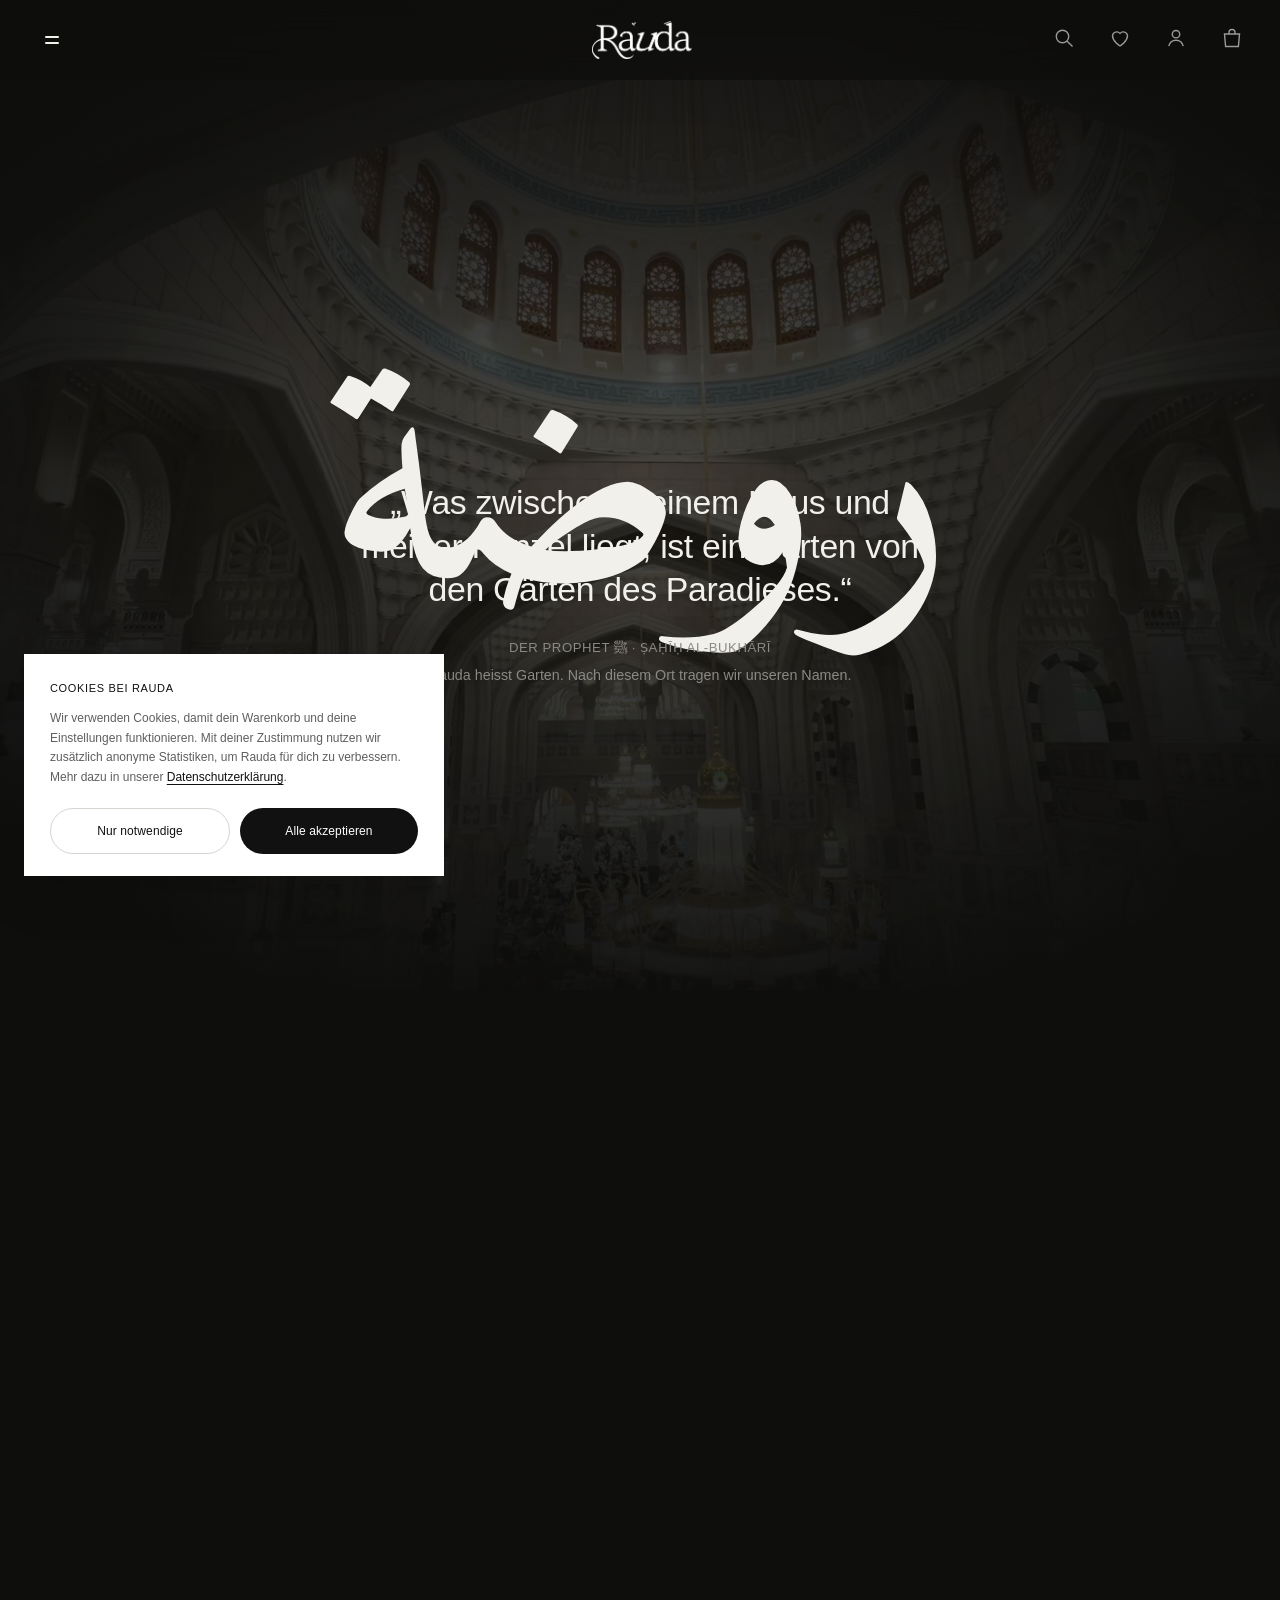
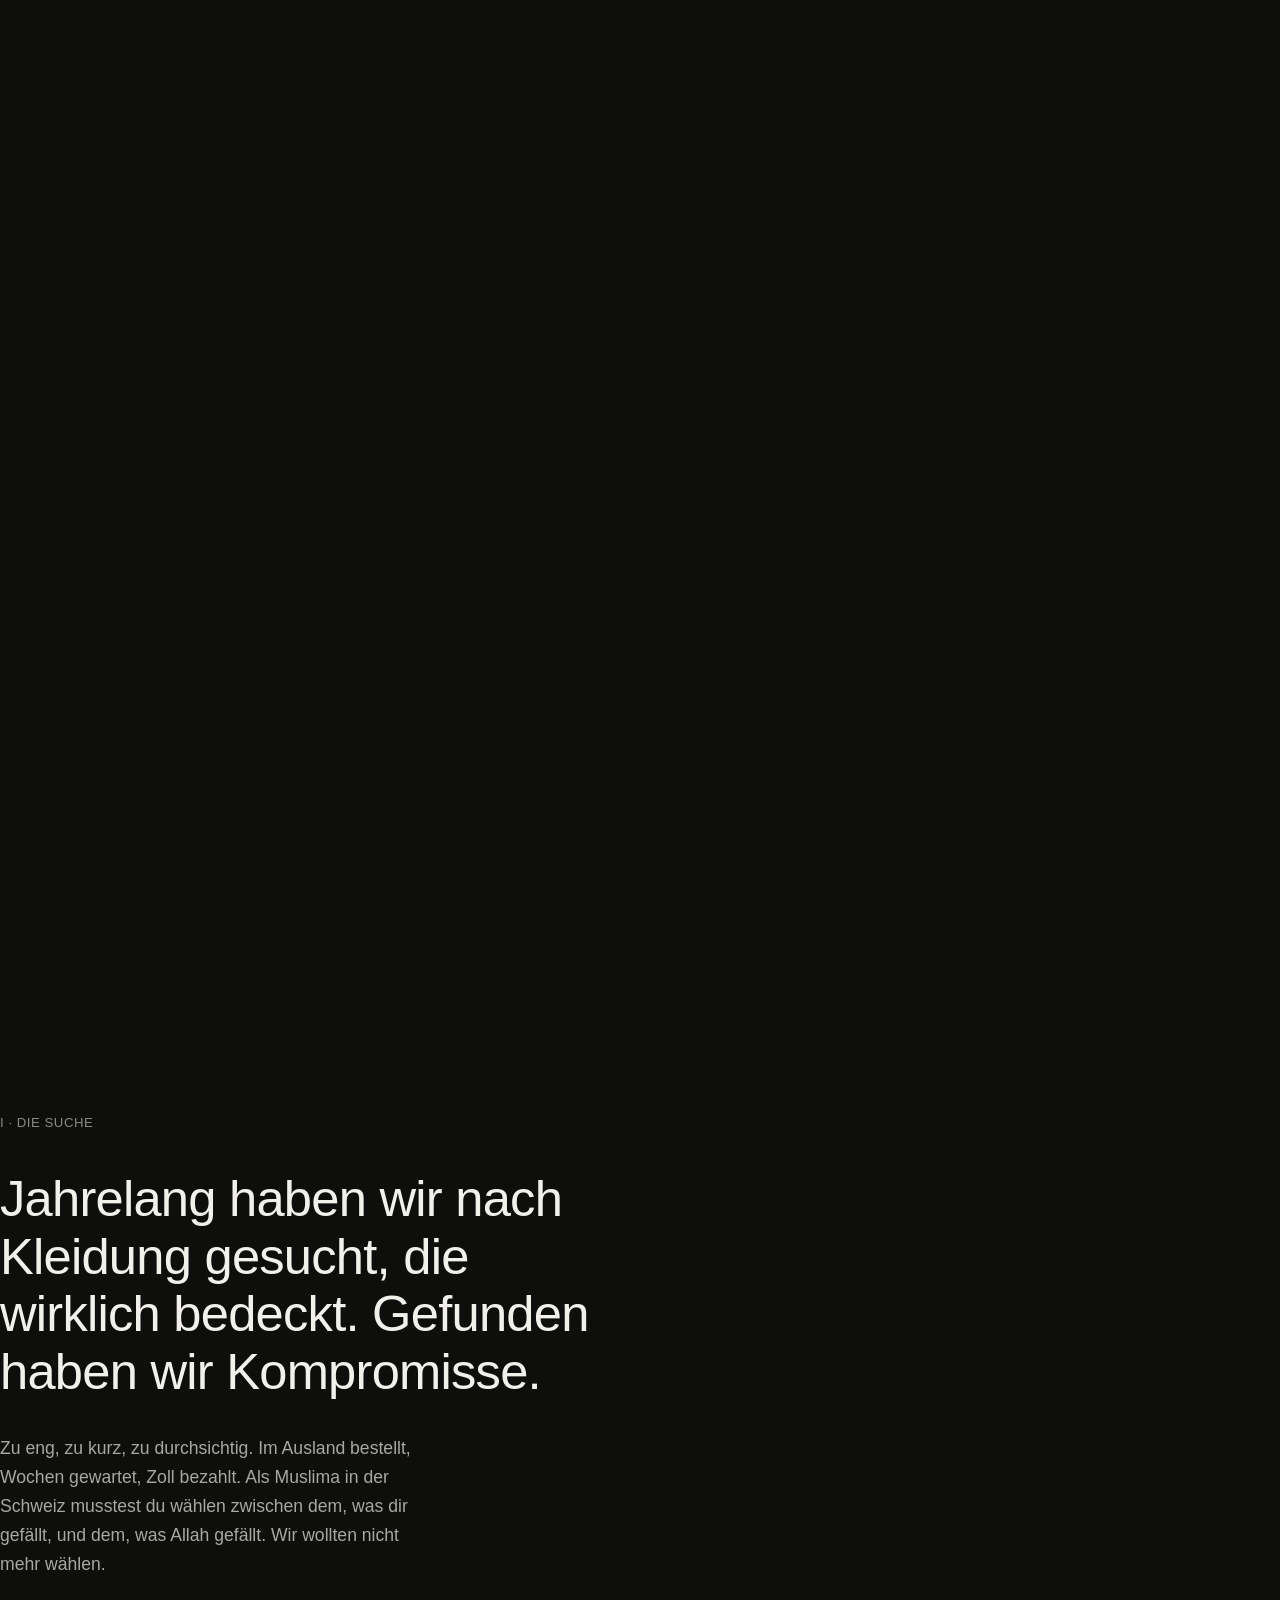
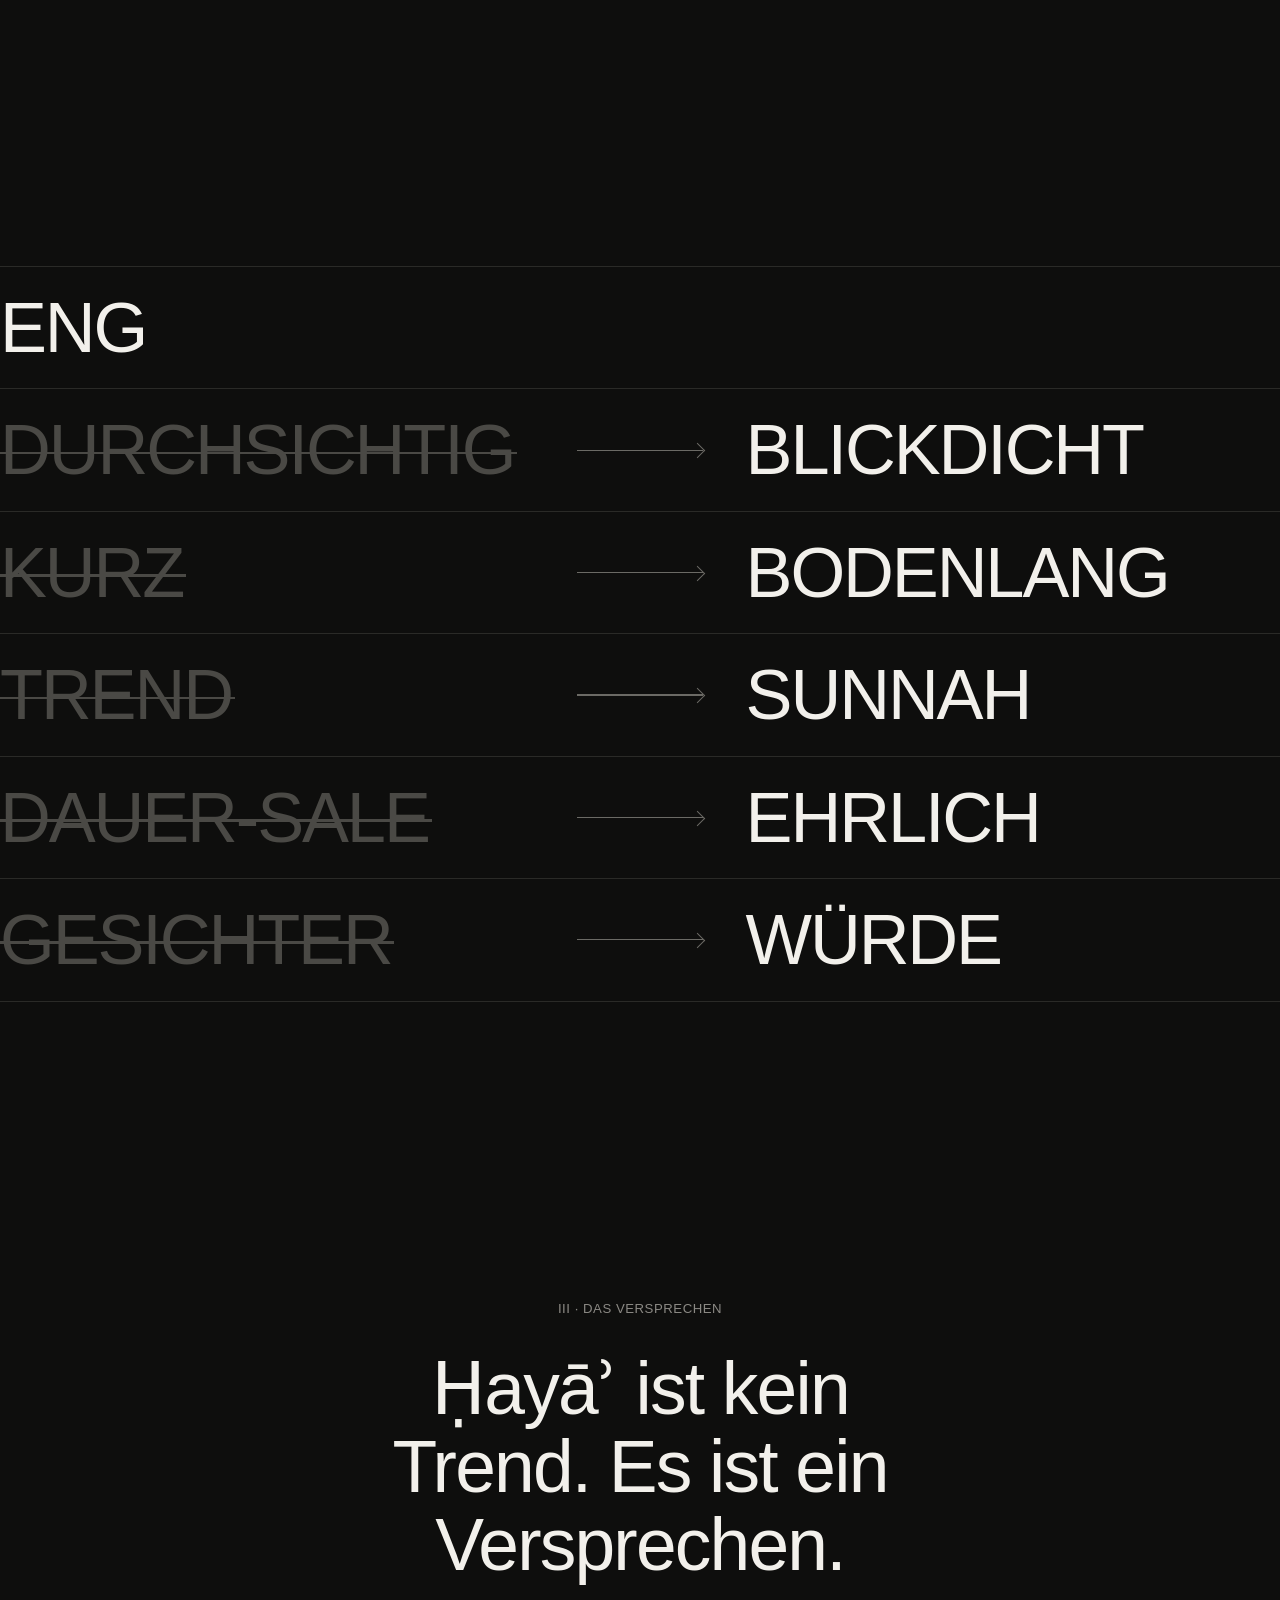
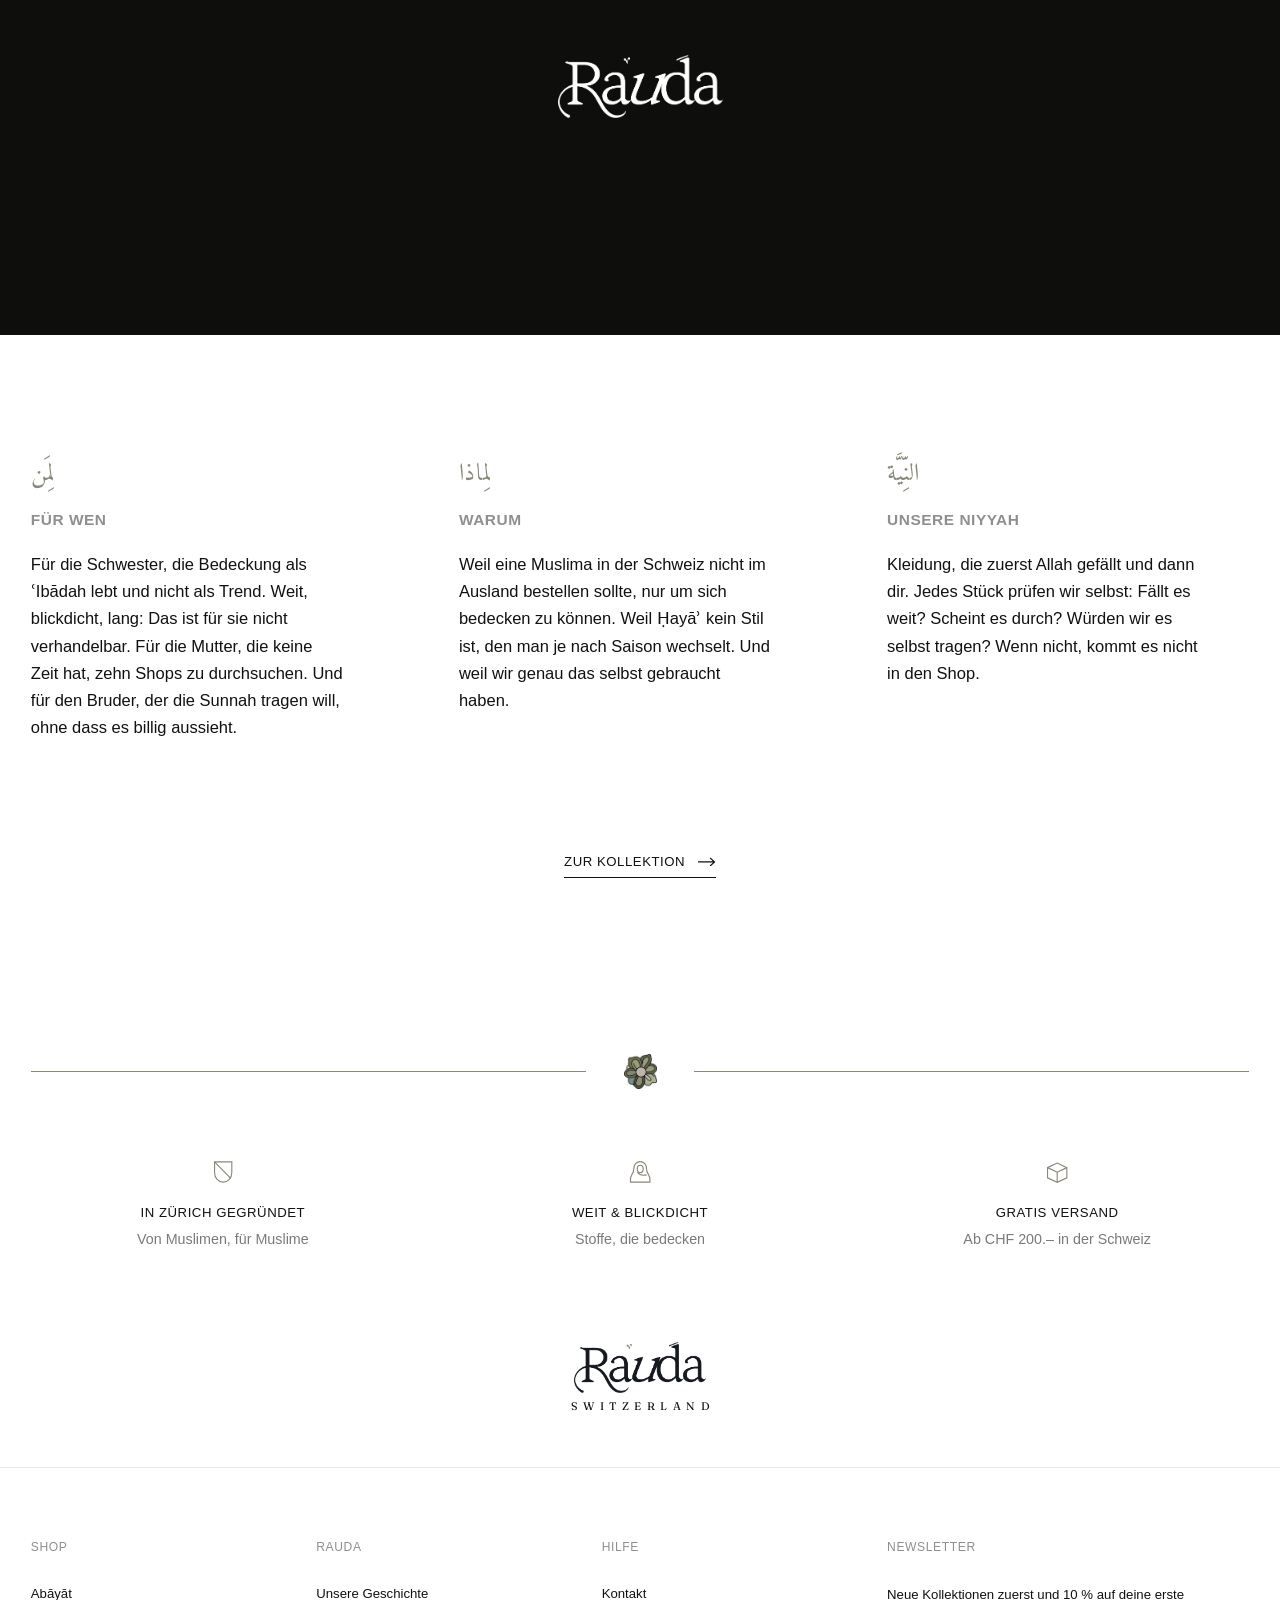
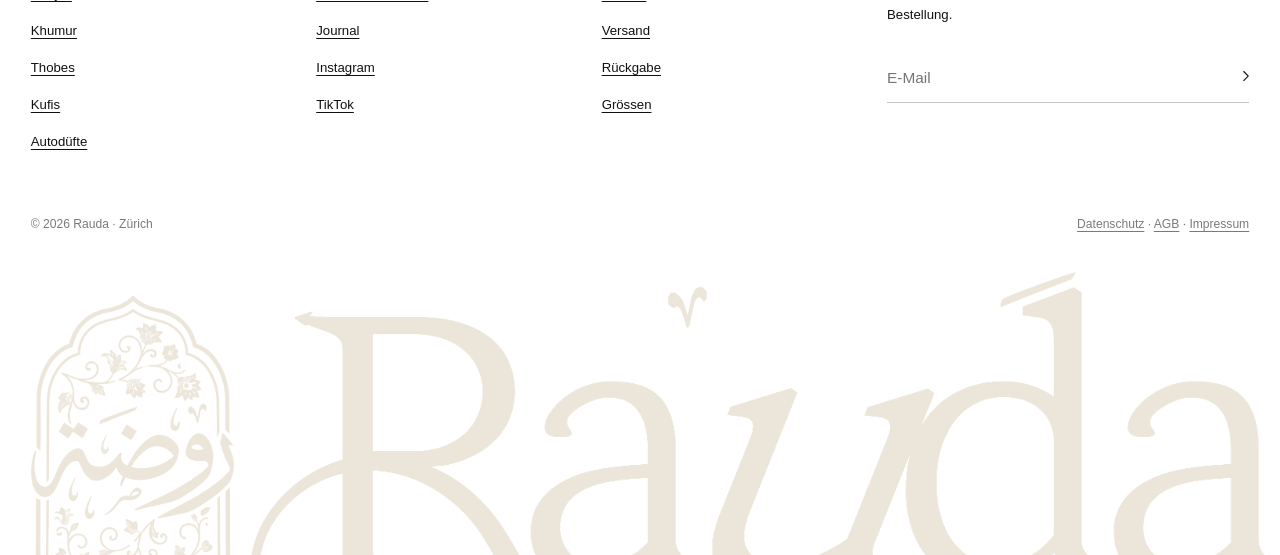
==== geschichte.html @ d5bde390 "Schärfere Frauen/Männer-Bilder aus den Originalen, Logo in der Kopfzeile grösser, Footer: Rauda Swit" ====
<!DOCTYPE html>
<html lang="de">
<head>
<meta charset="utf-8">
<meta name="viewport" content="width=device-width,initial-scale=1">
<title>Unsere Geschichte · Rauda</title>
<meta name="description" content="Rauda · روضة. Modern, schlicht und für Muslime. In Zürich gegründet.">
<link rel="icon" type="image/png" sizes="32x32" href="assets/fav-schwarz-32.png" id="fav-png"><link rel="icon" type="image/svg+xml" href="assets/fav-rauda.svg"><link rel="apple-touch-icon" href="assets/apple-touch-icon.png?v=2">
<script>(function(){var m=matchMedia("(prefers-color-scheme: dark)"),l=document.getElementById("fav-png");function s(){l.href="assets/fav-"+(m.matches?"weiss":"schwarz")+"-32.png"}s();m.addEventListener&&m.addEventListener("change",s)})()</script>
<link rel="preconnect" href="https://fonts.googleapis.com"><link rel="preconnect" href="https://fonts.gstatic.com" crossorigin>
<link href="https://fonts.googleapis.com/css2?family=Amiri&family=Cormorant+Garamond:ital,wght@1,300;1,400&family=Fraunces:opsz,wght@9..144,400..600&display=swap" rel="stylesheet">
<style>
:root{--ink:#111;--grey:#7a7a7a;--tile:#f3f2ef;--line:#e7e6e2;
  --sans:"Helvetica Neue",Helvetica,Arial,sans-serif;--bh:66px;--lh:33px}
*{box-sizing:border-box;margin:0;padding:0}
html{background:#fff}
body{color:var(--ink);font:400 13px/1.5 var(--sans);-webkit-font-smoothing:antialiased;overflow-x:hidden}
#page{position:relative;z-index:1;background:#fff}
img,video{display:block;max-width:100%}
a{color:inherit;text-decoration:none}
button{font:inherit;color:inherit;text-transform:inherit;letter-spacing:inherit;background:none;border:0;cursor:pointer}
.up{font-size:12px;font-weight:400;letter-spacing:.04em;text-transform:uppercase}
.sr{position:absolute;width:1px;height:1px;overflow:hidden;clip:rect(0 0 0 0)}

/* ── Kopfzeile ── */
.bar{position:fixed;inset:0 0 auto;z-index:20;height:var(--bh);padding:0 max(40px,calc((100% - 1200px) / 2));display:grid;grid-template-columns:1fr auto 1fr;align-items:center;gap:30px;color:#fff;transition:background .4s,color .4s}
.bar::before{content:"";position:absolute;inset:0 0 -30px;z-index:-1;background:linear-gradient(rgba(0,0,0,.2),transparent);transition:opacity .4s;pointer-events:none}
.bar.solid{background:rgba(255,255,255,.74);-webkit-backdrop-filter:blur(18px) saturate(1.6);backdrop-filter:blur(18px) saturate(1.6);color:var(--ink)}
.bar.solid::before{opacity:0}
.bar.solid.dark{background:rgba(14,14,13,.72);color:#f2f0eb}
.bar.solid.dark .logo{filter:brightness(0) invert(1)}
.lockup{display:flex;flex-direction:column;align-items:center;gap:2px}
.lockup .city{font:500 7.5px/1 "Fraunces",Georgia,serif;letter-spacing:.42em;text-transform:uppercase;margin-right:-.42em}
.lockup .ln{flex:none;width:1px;height:calc(var(--lh)*.78);background:currentColor;opacity:.55}
.lockup .wm{height:calc(var(--lh)*.85)!important}
.bar .logo{height:var(--lh);filter:brightness(0) invert(1);transition:filter .4s}
.bar.solid .logo{filter:none}
.nav{display:flex;align-items:center;gap:clamp(18px,1.9vw,28px);white-space:nowrap}
.bar .nav{font-size:10px;letter-spacing:.07em}
.nav a{position:relative;padding:6px 0}
.nav a::after,.tab::after{content:"";position:absolute;left:0;right:0;bottom:1px;height:1px;background:currentColor;transform:scaleX(0);transform-origin:left;transition:transform .35s cubic-bezier(.2,.7,.2,1)}
.nav a:hover::after{transform:scaleX(1)}
.left{display:flex;align-items:center}
.menu-btn{display:flex;align-items:center;gap:12px;font-size:10px;letter-spacing:.07em;text-transform:uppercase}
.menu-btn:hover{opacity:.6}
.f-brand{display:flex;flex-direction:column;align-items:center;gap:7px;padding:8px 28px 50px}
.f-brand img{height:46px;width:auto}
.f-brand span{font:400 10px/1 "Fraunces",Georgia,serif;letter-spacing:.5em;margin-right:-.5em;text-transform:uppercase}
.right{grid-column:3;display:flex;justify-content:flex-end;align-items:center;gap:clamp(18px,2vw,30px)}
.icons{display:flex;align-items:center;gap:22px}
.icons svg{width:19px;height:19px;stroke:currentColor;stroke-width:1.2;fill:none;display:block}
.burger{display:flex;flex-direction:column;justify-content:center;gap:5px;width:22px;height:22px}
.burger i{display:block;height:1px;background:currentColor}
.icons a:hover,.burger:hover{opacity:.55}

/* ── Intro ── */
.intro{position:relative;isolation:isolate;height:100vh;height:100svh;background:#0b0b0b;overflow:hidden}
.intro video{position:absolute;inset:0;width:100%;height:100%;object-fit:cover;transition:opacity .7s ease;will-change:transform,opacity}
@keyframes kb{from{transform:scale(1.09)}to{transform:scale(1)}}
.reel-bars{position:absolute;left:50%;bottom:28px;transform:translateX(-50%);z-index:2;display:flex;gap:5px;width:min(120px,30vw);opacity:.55}
.reel-bars i{flex:1;height:1px;background:rgba(255,255,255,.22);position:relative;overflow:hidden}
.reel-bars b{position:absolute;inset:0;background:rgba(255,255,255,.85);transform-origin:left center;transform:scaleX(0)}
.intro::after{content:"";position:absolute;inset:0;z-index:1;background:rgba(0,0,0,.2);transition:background .7s ease}
.intro.light::after{background:radial-gradient(ellipse 40% 42% at 50% 50%,rgba(0,0,0,.5),rgba(0,0,0,.24))}
.intro .mark{position:absolute;left:50%;top:50%;z-index:2;display:flex;flex-direction:column;align-items:center;gap:clamp(18px,2.6vh,28px);transform:translate(-50%,-50%);opacity:0;animation:markIn 1.8s .3s ease-out forwards;filter:brightness(0) invert(1) drop-shadow(0 4px 24px rgba(0,0,0,.35))}
@keyframes markIn{to{opacity:1}}
.mark .m-lock{display:flex;max-width:88vw;align-items:center;gap:clamp(20px,2.4vw,34px)}
.mark .m-logo{width:clamp(62px,6.4vw,96px)}
.mark .m-line{flex:none;width:1px;height:clamp(70px,7.5vw,112px);background:#fff;opacity:.75}
.mark .m-word{width:clamp(200px,18vw,270px)}
.mark .m-slogan{font:italic 300 clamp(22px,2.3vw,34px)/1.2 "Cormorant Garamond",Georgia,serif;letter-spacing:.01em;color:#fff;white-space:nowrap}

/* ── Kategorien: Bilder bis zum Rand ── */
.cats{padding-top:3px}
.cat-grid{display:grid;grid-template-columns:repeat(3,minmax(0,1fr));gap:3px}
.cat{position:relative;display:block;aspect-ratio:2/3;overflow:hidden;background:var(--tile);color:#fff}
.cat img{width:100%;height:100%;object-fit:cover;transition:transform 1.4s cubic-bezier(.2,.7,.2,1)}
.cat:hover img{transform:scale(1.03)}
.cat::after{content:"";position:absolute;inset:auto 0 0;height:30%;background:linear-gradient(transparent,rgba(0,0,0,.32))}
.cat span{position:absolute;left:0;right:0;bottom:34px;z-index:2;text-align:center}
.cat span em{display:inline-block;margin-top:8px;font-style:normal;border-bottom:1px solid rgba(255,255,255,.7);padding-bottom:2px;opacity:.9}

/* ── Produktliste (wie YSL) ── */
.plp{padding-top:96px}
.plp-bar{display:flex;justify-content:space-between;align-items:center;gap:30px;padding:16px 28px;background:#fff}
.tabs{display:flex;gap:26px;overflow-x:auto;scrollbar-width:none}
.tabs::-webkit-scrollbar{display:none}
.tab{position:relative;flex:none;padding:4px 0;color:#8f8f8f;transition:color .2s}
.tab:hover,.tab.on{color:var(--ink)}
.tab.on::after{transform:scaleX(1)}
.tools{display:flex;align-items:center;gap:28px;flex:none;color:var(--ink)}
.tools .count{color:#8f8f8f}
.filter{display:flex;align-items:center;gap:8px}
.filter svg{width:9px;height:9px;stroke:currentColor;stroke-width:1.3}
.grid{display:grid;grid-template-columns:repeat(3,minmax(0,1fr));gap:0 3px;margin-top:6px}
.prod{position:relative}
.prod .ph{display:block;aspect-ratio:2/3;background:var(--tile);overflow:hidden}
.prod .ph img{width:100%;height:100%;object-fit:cover;transition:opacity .3s,transform 1.4s cubic-bezier(.2,.7,.2,1)}
.prod .ph:hover img{transform:scale(1.025)}
.heart{position:absolute;top:14px;right:14px;z-index:2;width:28px;height:28px;display:grid;place-items:center}
.heart svg{width:17px;height:17px;stroke:var(--ink);stroke-width:1.1;fill:none;transition:fill .2s}
.heart.on svg{fill:var(--ink)}
.prod .meta{padding:14px 14px 46px;text-align:center;line-height:1.45;color:#1c1c1c}
.prod h3{font:inherit;letter-spacing:inherit}
.sws{display:flex;justify-content:center;gap:8px;margin-top:10px}
.sws button{width:10px;height:10px;border-radius:50%;box-shadow:inset 0 0 0 1px rgba(0,0,0,.18);outline-offset:2px}
.sws button.on{outline:1px solid var(--ink)}
.prod[hidden]{display:none}
.empty{grid-column:1/-1;padding:110px 20px 130px;text-align:center;color:var(--grey)}
.empty[hidden]{display:none}

/* ── Fuss ── */
footer{position:relative;overflow:hidden;padding-top:50px}
.sep{display:flex;align-items:center;gap:34px;padding:0 28px;color:#8a8778}
.sep::before,.sep::after{content:"";flex:1;height:1px;background:currentColor}
.sep img{width:30px;height:auto;flex:none}
.f-trust{display:grid;grid-template-columns:repeat(3,1fr);gap:30px;max-width:1180px;margin:0 auto;padding:64px 28px 76px;text-align:center}
.f-trust svg{width:24px;height:24px;stroke:#8a8778;stroke-width:1.1;fill:none;margin:0 auto 16px;display:block}
.f-trust span{display:block;margin-top:5px;color:var(--grey);text-transform:none;letter-spacing:0;font-size:13px}
.f-mid{display:grid;grid-template-columns:repeat(3,1fr) 1.5fr;gap:40px;max-width:1180px;margin:0 auto;padding:64px 28px 36px;border-top:1px solid var(--line)}
.f-mid h4{color:#8f8f8f;font-size:11px;font-weight:500;letter-spacing:.05em;margin-bottom:26px}
.f-mid li{list-style:none;margin-bottom:17px;line-height:1.4}
.f-mid li a{font-size:12px;text-transform:none;letter-spacing:0;text-decoration:underline;text-decoration-thickness:1px;text-underline-offset:3px}
.f-mid li a:hover,.legal a:hover{opacity:.55}
.f-news p{color:var(--ink);max-width:44ch;font-size:12px;text-transform:none;letter-spacing:0}
.f-form{display:flex;align-items:center;margin-top:26px;border-bottom:1px solid #c4c4c4;max-width:460px}
.f-form input{flex:1;border:0;background:none;padding:12px 0;font:inherit;font-size:14px;text-transform:none;letter-spacing:0;outline:none;min-width:0}
.f-form button{padding:11px 0 11px 16px;white-space:nowrap}
.f-form button:hover{opacity:.55}
.f-word{container-type:inline-size;margin-top:36px}
.fw-in{--p:28px;--hw:calc((100cqw - var(--p)) / 3.136);position:relative;height:calc(var(--hw) * .71);overflow:hidden}
.fw-in i{position:absolute;display:block;background:#ece6da}
.fw-in .fl{left:var(--p);top:calc(var(--hw) * .06);height:calc(var(--hw) * .78);width:calc(var(--hw) * .5095);-webkit-mask:url(assets/mask-logo.png) 0 0/100% 100% no-repeat;mask:url(assets/mask-logo.png) 0 0/100% 100% no-repeat}
.fw-in .fs{left:calc(var(--p) + var(--hw) * .5495);top:0;height:var(--hw);width:calc(var(--hw) * 2.6259);-webkit-mask:url(assets/mask-schrift.png) 0 0/100% 100% no-repeat;mask:url(assets/mask-schrift.png) 0 0/100% 100% no-repeat}
.legal{display:flex;justify-content:space-between;flex-wrap:wrap;gap:12px;max-width:1180px;margin:0 auto;padding:4px 28px 0;font-size:11px;color:var(--grey);text-transform:none;letter-spacing:0}
.legal a{text-decoration:underline;text-decoration-thickness:1px;text-underline-offset:3px}

/* ── Menü (links, schwebend wie Dior) ── */
.scrim{position:fixed;inset:0;z-index:39;background:rgba(20,20,22,.3);-webkit-backdrop-filter:blur(22px) saturate(1.1);backdrop-filter:blur(22px) saturate(1.1);opacity:0;pointer-events:none;transition:opacity .45s ease}
.scrim.open{opacity:1;pointer-events:auto}
.drawer{position:fixed;top:14px;left:14px;bottom:14px;z-index:40;width:min(400px,calc(100vw - 28px));border-radius:12px;background:rgba(241,240,237,.95);-webkit-backdrop-filter:blur(30px);backdrop-filter:blur(30px);box-shadow:0 30px 80px rgba(0,0,0,.2);overflow:hidden;
  opacity:0;transform:translateX(-22px);visibility:hidden;transition:opacity .28s ease,transform .45s cubic-bezier(.2,.7,.2,1),visibility 0s .45s}
.drawer.open{opacity:1;transform:none;visibility:visible;transition:opacity .35s ease,transform .6s cubic-bezier(.2,.7,.2,1),visibility 0s}
.d-panel{position:absolute;inset:0;display:flex;flex-direction:column;padding:26px 30px 26px;overflow-y:auto;transition:transform .55s cubic-bezier(.2,.7,.2,1),opacity .35s ease}
.d-sub{transform:translateX(60px);opacity:0;pointer-events:none}
.drawer.sub .d-root{transform:translateX(-60px);opacity:0;pointer-events:none}
.drawer .d-sub.on{transform:none;opacity:1;pointer-events:auto}
.d-x,.d-back{display:flex;align-items:center;gap:10px;align-self:flex-start;font-size:13px}
.d-x svg{width:13px;height:13px;stroke:var(--ink);stroke-width:1.4;fill:none}
.d-back svg{width:7px;height:12px;stroke:var(--ink);stroke-width:1.2;fill:none}
.d-x:hover,.d-back:hover{opacity:.6}
.d-sub h3{margin-top:34px;font:400 13px/1 var(--sans);color:#8f8f8f;letter-spacing:.06em;text-transform:uppercase}
.d-list{display:flex;flex-direction:column;margin-top:40px}
.d-sub .d-list{margin-top:18px}
.d-l{display:flex;justify-content:space-between;align-items:center;width:100%;padding:11px 0;font-size:17px;letter-spacing:-.015em;text-align:left;color:var(--ink)}
.d-l svg{width:7px;height:12px;stroke:currentColor;stroke-width:1.2;fill:none;opacity:.6;transition:transform .3s}
.d-l:hover{opacity:.6}.d-l:hover svg{transform:translateX(3px)}
.d-small{margin-top:38px;padding-top:30px;border-top:1px solid rgba(0,0,0,.08);display:flex;flex-direction:column;align-items:flex-start;gap:15px;font-size:13px}
.d-small a:hover,.d-small button:hover{opacity:.6}
.d-small .muted{color:#8f8f8f}
.drawer .d-list>*,.drawer .d-small{opacity:0;transform:translateY(8px);transition:opacity .2s ease,transform .2s ease}
.drawer.open .d-list>*,.drawer.open .d-small{opacity:1;transform:none;transition:opacity .5s ease calc(.12s + var(--i,0)*30ms),transform .6s cubic-bezier(.2,.7,.2,1) calc(.12s + var(--i,0)*30ms)}


.t-link{display:inline-flex;align-items:center;gap:12px;padding-bottom:5px;border-bottom:1px solid currentColor;transition:opacity .3s}
.t-link:hover{opacity:.55}
.t-link svg{width:16px;height:9px;stroke:currentColor;stroke-width:1.1;fill:none;transition:transform .4s cubic-bezier(.2,.7,.2,1)}
.t-link:hover svg{transform:translateX(5px)}
.why-cta{text-align:center;padding:0 0 110px;background:#fff}
/* ── Unsere Geschichte ── */
.story{position:relative;background:#0e0e0d;color:#f2f0eb}
.st-in{max-width:1180px;margin:0 auto;padding:0 28px}
.st-k{color:#8b8984}
/* I · Der Name */
.rawdah{height:250vh}
.r-stick{position:sticky;top:0;height:100vh;height:100svh;overflow:hidden;display:grid;place-items:center;text-align:center}
.r-stick video{position:absolute;inset:0;width:100%;height:100%;object-fit:cover;opacity:.42}
.r-stick::after{content:"";position:absolute;inset:0;background:radial-gradient(ellipse 70% 60% at 50% 50%,rgba(14,14,13,.25),#0e0e0d 92%)}
.r-box{position:relative;z-index:1;display:grid;place-items:center;width:100%;padding:0 24px}
.r-box>*{grid-area:1/1}
.r-ar{font:400 clamp(130px,24vw,400px)/1.35 "Amiri",serif;transform:translateY(calc(var(--p,0)*-23vh)) scale(calc(1 - var(--p,0)*.6));will-change:transform}
.r-txt{transform:translateY(calc(9vh + (1 - var(--q,0))*24px));opacity:var(--q,0)}
.r-q{max-width:30ch;margin:0 auto;font:300 clamp(21px,2.4vw,36px)/1.28 var(--sans);letter-spacing:-.01em}
.r-src{margin-top:24px;color:#8b8984}
.r-name{margin-top:7px;color:#8b8984;font-size:13px}
/* II · Die Suche */
.chap{padding:24vh 0 16vh}
.chap .st-k{margin-bottom:34px}
.chap .big{max-width:22ch;font:300 clamp(28px,3.6vw,54px)/1.14 var(--sans);letter-spacing:-.015em}
.chap .sub{max-width:44ch;margin-top:30px;color:#a9a7a1;font-size:16px;line-height:1.65}
/* III · Was wir ersetzt haben */
.swap{padding:6vh 0 8vh}
.swap .st-k{margin-bottom:5vh}
.swap ul{list-style:none;border-bottom:1px solid #2a2a27}
.swap li{display:grid;grid-template-columns:1fr 9vw 1fr;align-items:center;gap:3vw;padding:2.4vh 0;border-top:1px solid #2a2a27;font:300 clamp(30px,5vw,84px)/1.05 var(--sans);letter-spacing:-.03em;text-transform:uppercase}
.swap .old{position:relative;justify-self:start;transition:color .8s ease .2s}
.swap .old::after{content:"";position:absolute;left:-.04em;right:-.04em;top:52%;height:max(2px,.04em);background:currentColor;transform:scaleX(0);transform-origin:left;transition:transform .7s cubic-bezier(.77,0,.18,1)}
.swap .arr{height:1px;background:#6b6a65;position:relative;transform:scaleX(0);transform-origin:left;transition:transform .6s cubic-bezier(.77,0,.18,1) .55s}
.swap .arr::after{content:"";position:absolute;right:0;top:-4px;width:9px;height:9px;border-top:1px solid #6b6a65;border-right:1px solid #6b6a65;transform:rotate(45deg)}
.swap .new{opacity:0;transform:translateX(-18px);transition:opacity .9s ease 1s,transform 1.1s cubic-bezier(.2,.7,.2,1) 1s}
.swap li.x .old{color:#4a4945}
.swap li.x .old::after{transform:scaleX(1)}
.swap li.x .arr{transform:scaleX(1)}
.swap li.x .new{opacity:1;transform:none}
/* IV · Das Versprechen */
.turn{padding:22vh 0 22vh;text-align:center}
.turn .st-k{margin-bottom:30px}
.turn h2{font:300 clamp(32px,5.2vw,82px)/1.06 var(--sans);letter-spacing:-.025em;max-width:15ch;margin:0 auto}
.turn img{width:min(150px,36vw);margin:64px auto 0;filter:brightness(0) invert(1);opacity:.9}
.fade{opacity:0;transform:translateY(24px);transition:opacity 1.2s ease,transform 1.4s cubic-bezier(.2,.7,.2,1)}
.fade.in{opacity:1;transform:none}
.why{background:#fff;color:var(--ink);padding:110px 0 100px}
.why .st-in{display:grid;grid-template-columns:repeat(3,1fr);gap:60px}
.why h3{margin-bottom:18px;color:#8f8f8f}
.why p{font-size:15px;line-height:1.65;max-width:34ch;text-transform:none;letter-spacing:0}
.why .ar{display:block;margin-bottom:14px;font-size:22px;color:#8a8778;font-family:"Geeza Pro","Amiri",serif}

@media (prefers-reduced-motion:reduce){.intro .mark{animation:none;opacity:1}.r-stick{--p:1;--q:1}.fade,.swap .new{opacity:1;transform:none}.drawer,.drawer>*,#page,.bar{transition:none!important}}

@media (max-width:1180px){.bar .nav{display:none}}
@media (max-width:1000px){
  .bar{padding:0 18px}
  .cat-grid{grid-template-columns:repeat(3,78%);overflow-x:auto;scroll-snap-type:x mandatory;scrollbar-width:none}
  .cat-grid::-webkit-scrollbar{display:none}.cat{scroll-snap-align:start}
  .plp{padding-top:64px}
  .plp-bar{flex-direction:column;align-items:stretch;gap:12px;padding:14px 18px}
  .tabs{gap:22px;margin:0 -18px;padding:0 18px}
  .tools{justify-content:space-between}
  .grid{grid-template-columns:repeat(2,minmax(0,1fr))}
  .sep{padding:0 18px;gap:22px}
  .f-trust{padding:50px 18px 56px}
  .f-mid{grid-template-columns:repeat(3,1fr);padding:48px 18px 24px;gap:30px 20px}
  .f-news{grid-column:1/-1;order:-1;margin-bottom:6px}.f-form{max-width:none}
  .legal{padding:4px 18px 0}
  .fw-in{--p:18px}
  .drawer{top:10px;left:10px;bottom:10px;width:calc(100vw - 20px)}
  .d-panel{padding:22px 24px}
  .st-in{padding-left:20px;padding-right:20px}
  .swap li{grid-template-columns:44px 1fr;row-gap:6px;gap:6px 14px;font-size:clamp(30px,10vw,46px)}
  .swap .old{grid-column:1/-1}.swap .arr{width:100%}
  .chap .sub{font-size:15px}
  .why{padding:80px 0 70px}.why .st-in{grid-template-columns:1fr;gap:46px}
}
@media (max-width:560px){
  .up{font-size:11px}
  .prod .meta{padding:11px 8px 34px}
  .heart{top:6px;right:6px}
  .f-trust{grid-template-columns:1fr;gap:34px}
  .f-mid{grid-template-columns:1fr 1fr}
}
</style>
<link rel="stylesheet" href="assets/shop.css">
</head>
<body>

<header class="bar" id="bar">
  <div class="left"><button class="menu-btn" data-open aria-label="Menü öffnen"><span class="burger"><i></i><i></i></span></button><a href="shop.html" class="m-search" aria-label="Suche"><svg viewBox="0 0 24 24"><circle cx="10.5" cy="10.5" r="6.2"/><path d="m15.2 15.2 5.3 5.3"/></svg></a></div>
  <a href="index.html" aria-label="Rauda Startseite" style="grid-column:2"><span class="lockup"><img class="logo wm" src="assets/logo-schriftzug.png" alt="Rauda"></span></a>
  <div class="right">
    <div class="icons">
      <a href="shop.html" class="ic-search" aria-label="Suche"><svg viewBox="0 0 24 24"><circle cx="10.5" cy="10.5" r="6.2"/><path d="m15.2 15.2 5.3 5.3"/></svg></a>
      <button class="ic-fav" aria-label="Merkliste" data-fav><svg viewBox="0 0 24 24"><path d="M12 20s-7.5-4.6-7.5-10.2A4.3 4.3 0 0 1 12 7.4a4.3 4.3 0 0 1 7.5 2.4C19.5 15.4 12 20 12 20z"/></svg></button>
      <button class="ic-acc" aria-label="Kundenkonto" data-acc><svg viewBox="0 0 24 24"><circle cx="12" cy="8.2" r="3.7"/><path d="M4.8 20.2c.9-3.9 3.7-6 7.2-6s6.3 2.1 7.2 6"/></svg></button>
      <a href="#" aria-label="Warenkorb"><svg viewBox="0 0 24 24"><path d="M4.5 8h15l-1.1 12.5H5.6z"/><path d="M9 8V6.5a3 3 0 0 1 6 0V8"/></svg></a>
    </div>
  </div>
</header>

<div class="scrim" data-close></div>
<aside class="drawer" aria-label="Menü">
  <div class="d-panel d-root">
    <button class="d-x" data-close><svg viewBox="0 0 24 24" aria-hidden="true"><path d="M5 5l14 14M19 5 5 19"/></svg>Schliessen</button>
    <nav class="d-list" aria-label="Kategorien">
      <button class="d-l" data-sub="frauen">Frauen <svg viewBox="0 0 7 12" aria-hidden="true"><path d="M1 1l5 5-5 5"/></svg></button>
      <button class="d-l" data-sub="maenner">Männer <svg viewBox="0 0 7 12" aria-hidden="true"><path d="M1 1l5 5-5 5"/></svg></button>
      <a class="d-l" href="shop.html?cat=acc">Accessoires <svg viewBox="0 0 7 12" aria-hidden="true"><path d="M1 1l5 5-5 5"/></svg></a>
      <a class="d-l" href="shop.html?cat=duft">Autodüfte <svg viewBox="0 0 7 12" aria-hidden="true"><path d="M1 1l5 5-5 5"/></svg></a>
      <a class="d-l" href="shop.html">Alle Produkte <svg viewBox="0 0 7 12" aria-hidden="true"><path d="M1 1l5 5-5 5"/></svg></a>
      <a class="d-l" href="geschichte.html">Unsere Geschichte <svg viewBox="0 0 7 12" aria-hidden="true"><path d="M1 1l5 5-5 5"/></svg></a>
    </nav>
    <div class="d-small">
      <button data-fav data-close>Merkliste</button>
      <a href="mailto:info@rauda.ch?subject=Pers%C3%B6nliche%20Beratung">Persönliche Beratung</a>
      <a href="mailto:info@rauda.ch">Kontakt</a>
      <span><span class="muted">Land/Region:</span> Schweiz (Deutsch)</span>
    </div>
  </div>
  <div class="d-panel d-sub" data-sub="frauen">
    <button class="d-back"><svg viewBox="0 0 7 12" aria-hidden="true"><path d="M6 1 1 6l5 5"/></svg>Zurück</button>
    <h3>Frauen</h3>
    <nav class="d-list">
      <a class="d-l" href="shop.html?cat=schwestern">Alle ansehen <svg viewBox="0 0 7 12" aria-hidden="true"><path d="M1 1l5 5-5 5"/></svg></a>
      <a class="d-l" href="shop.html?cat=abaya">‘Abāyāt <svg viewBox="0 0 7 12" aria-hidden="true"><path d="M1 1l5 5-5 5"/></svg></a>
      <a class="d-l" href="shop.html?cat=khimar">Khumur <svg viewBox="0 0 7 12" aria-hidden="true"><path d="M1 1l5 5-5 5"/></svg></a>
      <a class="d-l" href="shop.html?cat=niqab">Niqāb <svg viewBox="0 0 7 12" aria-hidden="true"><path d="M1 1l5 5-5 5"/></svg></a>
      <a class="d-l" href="shop.html?cat=kimono">Kimonos <svg viewBox="0 0 7 12" aria-hidden="true"><path d="M1 1l5 5-5 5"/></svg></a>
    </nav>
  </div>
  <div class="d-panel d-sub" data-sub="maenner">
    <button class="d-back"><svg viewBox="0 0 7 12" aria-hidden="true"><path d="M6 1 1 6l5 5"/></svg>Zurück</button>
    <h3>Männer</h3>
    <nav class="d-list">
      <a class="d-l" href="shop.html?cat=brueder">Alle ansehen <svg viewBox="0 0 7 12" aria-hidden="true"><path d="M1 1l5 5-5 5"/></svg></a>
      <a class="d-l" href="shop.html?cat=thobe">Thobes <svg viewBox="0 0 7 12" aria-hidden="true"><path d="M1 1l5 5-5 5"/></svg></a>
      <a class="d-l" href="shop.html?cat=kufi">Kufis <svg viewBox="0 0 7 12" aria-hidden="true"><path d="M1 1l5 5-5 5"/></svg></a>
    </nav>
  </div>
</aside>

<div id="page">
<main>
<section class="story" id="ueber" aria-label="Unsere Geschichte">
  <div class="rawdah">
    <div class="r-stick">
      <video muted loop playsinline preload="auto" poster="assets/natur/masjid-poster.jpg" aria-hidden="true"></video>
      <div class="r-box">
        <p class="r-ar" lang="ar">روضة</p>
        <div class="r-txt">
          <p class="r-q">„Was zwischen meinem Haus und meiner Kanzel liegt, ist ein Garten von den Gärten des Paradieses.“</p>
          <p class="r-src up">Der Prophet ﷺ · Ṣaḥīḥ al-Bukhārī</p>
          <p class="r-name">Rauda heisst Garten. Nach diesem Ort tragen wir unseren Namen.</p>
        </div>
      </div>
    </div>
  </div>
  <div class="chap st-in">
    <p class="st-k up fade">I · Die Suche</p>
    <p class="big fade">Jahrelang haben wir nach Kleidung gesucht, die wirklich bedeckt. Gefunden haben wir Kompromisse.</p>
    <p class="sub fade">Zu eng, zu kurz, zu durchsichtig. Im Ausland bestellt, Wochen gewartet, Zoll bezahlt. Als Muslima in der Schweiz musstest du wählen zwischen dem, was dir gefällt, und dem, was Allah gefällt. Wir wollten nicht mehr wählen.</p>
  </div>
  <div class="swap st-in">
    <p class="st-k up fade">II · Was wir ersetzt haben</p>
    <ul>
      <li><span class="old">Eng</span><i class="arr"></i><span class="new">Weit</span></li>
      <li><span class="old">Durchsichtig</span><i class="arr"></i><span class="new">Blickdicht</span></li>
      <li><span class="old">Kurz</span><i class="arr"></i><span class="new">Bodenlang</span></li>
      <li><span class="old">Trend</span><i class="arr"></i><span class="new">Sunnah</span></li>
      <li><span class="old">Dauer-Sale</span><i class="arr"></i><span class="new">Ehrlich</span></li>
      <li><span class="old">Gesichter</span><i class="arr"></i><span class="new">Würde</span></li>
    </ul>
  </div>
  <div class="turn st-in">
    <p class="st-k up fade">III · Das Versprechen</p>
    <h2 class="fade">Ḥayāʾ ist kein Trend. Es ist ein Versprechen.</h2>
    <img class="fade" src="assets/logo-schriftzug.png" alt="Rauda">
  </div>
</section>
<section class="why up" aria-label="Wofür Rauda steht">
  <div class="st-in">
    <div class="fade"><span class="ar" lang="ar">لِمَن</span><h3>Für wen</h3><p>Für die Schwester, die Bedeckung als ʿIbādah lebt und nicht als Trend. Weit, blickdicht, lang: Das ist für sie nicht verhandelbar. Für die Mutter, die keine Zeit hat, zehn Shops zu durchsuchen. Und für den Bruder, der die Sunnah tragen will, ohne dass es billig aussieht.</p></div>
    <div class="fade"><span class="ar" lang="ar">لِماذا</span><h3>Warum</h3><p>Weil eine Muslima in der Schweiz nicht im Ausland bestellen sollte, nur um sich bedecken zu können. Weil Ḥayāʾ kein Stil ist, den man je nach Saison wechselt. Und weil wir genau das selbst gebraucht haben.</p></div>
    <div class="fade"><span class="ar" lang="ar">النِّيَّة</span><h3>Unsere Niyyah</h3><p>Kleidung, die zuerst Allah gefällt und dann dir. Jedes Stück prüfen wir selbst: Fällt es weit? Scheint es durch? Würden wir es selbst tragen? Wenn nicht, kommt es nicht in den Shop.</p></div>
  </div>
</section>

<div class="why-cta up"><a class="t-link" href="shop.html">Zur Kollektion <svg viewBox="0 0 16 9"><path d="M0 4.5h15M11 .8l4 3.7-4 3.7"/></svg></a></div>
</main>
<footer class="up">
  <div class="sep" aria-hidden="true"><img src="assets/blume.png" alt=""></div>
  <div class="f-trust">
    <div><svg viewBox="0 0 26 26"><path d="M4.5 2.8h17v10.4c0 5.5-3.8 9.6-8.5 9.6s-8.5-4.1-8.5-9.6z"/><path d="M4.5 2.8 20.4 19"/></svg>In Zürich gegründet<span>Von Muslimen, für Muslime</span></div>
    <div><svg viewBox="0 0 26 26"><path d="M13 2.6c-3.8 0-6.2 3-6.2 6.8 0 2.2-.6 4-2 6-1.2 1.7-1.6 4.2-1.4 7.4h19.2c.2-3.2-.2-5.7-1.4-7.4-1.4-2-2-3.8-2-6 0-3.8-2.4-6.8-6.2-6.8z"/><ellipse cx="13" cy="9.8" rx="2.9" ry="3.6"/><path d="M10.3 13.2c1.7 2.4 5.3 3.2 9.1 2.4"/></svg>Weit &amp; blickdicht<span>Stoffe, die bedecken</span></div>
    <div><svg viewBox="0 0 26 26"><path d="M3.5 8.5 13 4l9.5 4.5v10L13 23l-9.5-4.5z"/><path d="M3.5 8.5 13 13l9.5-4.5M13 13v10"/></svg>Gratis Versand<span>Ab CHF 200.– in der Schweiz</span></div>
  </div>
  <div class="f-brand"><img src="assets/logo-schriftzug.png" alt="Rauda"><span>Switzerland</span></div>
  <div class="f-mid">
    <div><h4>Shop</h4><ul><li><a href="shop.html?cat=abaya">Abāyāt</a></li><li><a href="shop.html?cat=khimar">Khumur</a></li><li><a href="shop.html?cat=thobe">Thobes</a></li><li><a href="shop.html?cat=kufi">Kufis</a></li><li><a href="shop.html?cat=duft">Autodüfte</a></li></ul></div>
    <div><h4>Rauda</h4><ul><li><a href="geschichte.html">Unsere Geschichte</a></li><li><a href="#">Journal</a></li><li><a href="#">Instagram</a></li><li><a href="#">TikTok</a></li></ul></div>
    <div><h4>Hilfe</h4><ul><li><a href="mailto:info@rauda.ch">Kontakt</a></li><li><a href="#">Versand</a></li><li><a href="#">Rückgabe</a></li><li><a href="#">Grössen</a></li></ul></div>
    <div class="f-news"><h4>Newsletter</h4><p>Neue Kollektionen zuerst und 10 % auf deine erste Bestellung.</p>
      <form class="f-form" onsubmit="event.preventDefault();this.querySelector('button').textContent='Danke'">
        <input type="email" placeholder="E-Mail" required aria-label="E-Mail-Adresse">
        <button type="submit" aria-label="Anmelden"><svg viewBox="0 0 8 12" width="7" height="11" aria-hidden="true"><path d="M1.5 1l5 5-5 5" fill="none" stroke="currentColor" stroke-width="1.2"/></svg></button>
      </form></div>
  </div>
  <div class="legal"><span>© 2026 Rauda · Zürich</span><span><a href="#">Datenschutz</a> · <a href="#">AGB</a> · <a href="#">Impressum</a></span></div>
  <div class="f-word" aria-hidden="true"><div class="fw-in"><i class="fl"></i><i class="fs"></i></div></div>
</footer>
</div>

<script>
const q=matchMedia('(max-width:700px)').matches?'720':'1080';
const bar=document.getElementById('bar'),story=document.querySelector('.story');
bar.classList.add('solid');
function onScroll(){const sr=story.getBoundingClientRect(),h=bar.offsetHeight/2;bar.classList.toggle('dark',sr.top<h&&sr.bottom>h)}
addEventListener('scroll',onScroll,{passive:true});onScroll();

/* Menü */
const dr=document.querySelector('.drawer'),scrim=document.querySelector('.scrim'),burger=document.querySelector('.burger');
dr.querySelectorAll('.d-root .d-list>*,.d-root .d-small,.d-sub .d-list>*').forEach((c,i)=>c.style.setProperty('--i',i%8));
const resetSub=()=>{dr.classList.remove('sub');dr.querySelectorAll('.d-sub').forEach(s=>s.classList.remove('on'))};
const setMenu=o=>{dr.classList.toggle('open',o);scrim.classList.toggle('open',o);burger.classList.toggle('on',o);document.body.style.overflow=o?'hidden':'';if(!o)setTimeout(resetSub,450)};
document.querySelectorAll('[data-open]').forEach(x=>x.addEventListener('click',()=>setMenu(true)));
document.querySelectorAll('[data-close]').forEach(x=>x.addEventListener('click',()=>setMenu(false)));
dr.querySelectorAll('button[data-sub]').forEach(b=>b.addEventListener('click',()=>{dr.classList.add('sub');dr.querySelector('.d-sub[data-sub="'+b.dataset.sub+'"]').classList.add('on')}));
dr.querySelectorAll('.d-back').forEach(b=>b.addEventListener('click',resetSub));
addEventListener('keydown',e=>{if(e.key==='Escape')setMenu(false)});


/* Geschichte: Name, Ersetzungen, Einblenden */
const raw=document.querySelector('.rawdah'),rst=raw.querySelector('.r-stick'),rvid=rst.querySelector('video');
function rawdah(){
  const r=raw.getBoundingClientRect(),run=raw.offsetHeight-innerHeight;
  const p=Math.min(1,Math.max(0,-r.top/run)),a=Math.min(1,p/.55),e=a*a*(3-2*a);
  rst.style.setProperty('--p',e.toFixed(3));
  rst.style.setProperty('--q',Math.min(1,Math.max(0,(p-.38)/.32)).toFixed(3));
}
if(!matchMedia('(prefers-reduced-motion: reduce)').matches){addEventListener('scroll',rawdah,{passive:true});addEventListener('resize',rawdah);rawdah()}
rvid.src='assets/natur/masjid-'+q+'.mp4';rvid.load();
new IntersectionObserver(([e])=>{if(e.isIntersecting)rvid.play().catch(()=>{});else rvid.pause()}).observe(rst);
const io=new IntersectionObserver(es=>es.forEach(e=>{if(e.isIntersecting){e.target.classList.add(e.target.tagName==='LI'?'x':'in');io.unobserve(e.target)}}),{rootMargin:'0px 0px -22% 0px'});
document.querySelectorAll('.swap li,.fade').forEach(el=>io.observe(el));

</script>
<script src="assets/shop.js"></script>
</body>
</html>
---- assets/shop.css ----
/* Rauda: Warenkorb und Kaufansicht */

/* Taschen-Symbol mit Zähler */
.bag{position:relative}
.bag-n{position:absolute;right:-7px;top:-5px;min-width:15px;height:15px;padding:0 4px;border-radius:8px;font:500 9px/15px var(--sans);text-align:center;letter-spacing:0}
.bag-n[hidden]{display:none}
.bar .bag .bag-n{background:#111;color:#fff}
.bar:not(.solid) .bag .bag-n,.bar.dark .bag .bag-n{background:#fff;color:#111}

/* Warenkorb-Schublade */
.c-scrim{position:fixed;inset:0;z-index:49;background:rgba(17,17,17,.22);opacity:0;pointer-events:none;transition:opacity .35s ease}
.c-scrim.open{opacity:1;pointer-events:auto}
.cart{position:fixed;top:0;right:0;bottom:0;z-index:50;width:min(440px,100vw);background:#fff;display:flex;flex-direction:column;
  clip-path:inset(0 0 0 100%);visibility:hidden;transition:clip-path .38s cubic-bezier(.6,0,.2,1),visibility 0s .38s}
.cart.open{clip-path:inset(0);visibility:visible;transition:clip-path .5s cubic-bezier(.6,0,.2,1),visibility 0s}
.c-head{display:flex;justify-content:space-between;align-items:center;height:66px;padding:0 32px;flex:none;border-bottom:1px solid var(--line)}
.c-head em{font-style:normal;color:#8f8f8f}
.c-x svg{width:19px;height:19px;stroke:var(--ink);stroke-width:1.1;display:block}
.c-ship{padding:18px 32px 20px;flex:none;font-size:12px;color:#5f5f5f}
.c-ship strong{font-weight:500;color:var(--ink)}
.c-ship i{display:block;height:2px;margin-top:12px;background:#eeece7;overflow:hidden}
.c-ship b{display:block;height:100%;background:var(--ink);transform:scaleX(0);transform-origin:left;transition:transform .6s cubic-bezier(.2,.7,.2,1)}
.c-items{flex:1;overflow-y:auto;padding:4px 32px}
.c-it{display:grid;grid-template-columns:92px 1fr;gap:18px;padding:18px 0;border-bottom:1px solid var(--line)}
.c-img{display:block;aspect-ratio:2/3;background:var(--tile);overflow:hidden}
.c-img img{width:100%;height:100%;object-fit:cover}
.c-info{display:flex;flex-direction:column;font-size:13px;min-width:0}
.c-name{font-size:13px}
.c-meta{margin-top:4px;color:#8f8f8f;font-size:12px}
.c-row{display:flex;justify-content:space-between;align-items:center;margin-top:auto;padding-top:14px}
.qty{display:flex;align-items:center;border:1px solid #dcdad5;height:32px}
.qty button{width:30px;height:100%;font-size:14px;color:#555}
.qty button:hover{color:var(--ink)}
.qty span{min-width:22px;text-align:center;font-size:12px}
.c-rm{align-self:flex-start;margin-top:10px;font-size:11px;color:#8f8f8f;text-decoration:underline;text-underline-offset:3px}
.c-rm:hover{color:var(--ink)}
.c-empty{padding:80px 0;text-align:center;color:#5f5f5f}
.c-empty a{display:inline-block;margin-top:22px;padding-bottom:3px;border-bottom:1px solid currentColor;color:var(--ink)}
.c-foot{flex:none;padding:20px 32px 28px;border-top:1px solid var(--line)}
.cart.empty .c-foot{display:none}
.c-sum{display:flex;justify-content:space-between;font-size:14px}
.c-note{margin:8px 0 18px;font-size:11px;color:#8f8f8f;line-height:1.5}
.c-go{display:block;padding:17px;border-radius:999px;background:var(--ink);color:#fff;text-align:center;font-size:13px;letter-spacing:.02em;transition:background .3s}
.c-go:hover{background:#333}
.c-more{display:block;width:100%;margin-top:14px;padding:6px;font-size:11px;color:#5f5f5f}
.c-more:hover{color:var(--ink)}

/* Kopfzeilen-Icons: dezent, das aktive hebt sich hervor */
.bar .icons{gap:20px}
.bar .icons>a,.bar .icons>button{opacity:.62;transition:opacity .3s ease}
.bar .icons>a:hover,.bar .icons>button:hover,.bar .icons>.on{opacity:1}
.bar .icons>.on svg{stroke-width:1.6}
.ic-fav{position:relative}
.ic-fav.has::after{content:"";position:absolute;top:-1px;right:-3px;width:6px;height:6px;border-radius:50%;background:#a1714b}
.burger.on{opacity:1}
.f-go{font-size:12px;text-decoration:underline;text-underline-offset:3px}

/* Produkt-Reihen (wie Fendi) */
.rails{padding:84px 0 20px}
.rail-sec+.rail-sec{margin-top:72px}
.rail-head{display:flex;justify-content:space-between;align-items:baseline;max-width:1368px;margin:0 auto 22px;padding:0 28px}
.rail-head h2{font-size:16px;line-height:24px;font-weight:500;letter-spacing:-.02em}
.rail-head a{font-size:12px;text-decoration:underline;text-underline-offset:3px}
.rail-head a:hover{opacity:.6}
.r-track{display:flex;gap:14px;max-width:1368px;margin:0 auto;padding:0 28px;overflow-x:auto;scroll-snap-type:x mandatory;scroll-padding:0 28px;scrollbar-width:none}
.r-track::-webkit-scrollbar{display:none}
.r-card{flex:0 0 calc((100% - 42px) / 4);scroll-snap-align:start}
.r-img{display:block;position:relative;aspect-ratio:3/4;background:#efeeeb;overflow:hidden}
.r-img img{width:100%;height:100%;object-fit:cover;transition:transform 1.4s cubic-bezier(.2,.7,.2,1)}
.r-card:hover .r-img img{transform:scale(1.03)}
.r-soon{position:absolute;inset:0;display:grid;place-items:center;color:#9a9893;font-size:11px}
.r-meta{display:flex;flex-direction:column;gap:2px;padding:12px 4px 0;text-align:center;font-size:11px;line-height:1.5}
.soon .r-meta{color:#9a9893}
.r-ctl{display:flex;justify-content:center;align-items:center;gap:14px;margin-top:30px}
.r-ctl button{display:grid;place-items:center;width:22px;height:22px}
.r-ctl svg{width:6px;height:11px;stroke:var(--ink);stroke-width:1.2;fill:none}
.r-ctl button:hover{opacity:.5}
.r-bar{position:relative;width:90px;height:1px;background:#d9d7d2;overflow:hidden}
.r-bar b{position:absolute;left:0;top:0;height:100%;background:var(--ink);transition:transform .2s linear}
@media (max-width:900px){.r-card{flex-basis:calc((100% - 14px) / 1.7)}.rail-head,.r-track{padding:0 18px}.r-track{scroll-padding:0 18px}.rails{padding-top:64px}}

/* Cookie-Hinweis */
.ck{position:fixed;left:24px;bottom:24px;z-index:60;width:min(420px,calc(100vw - 32px));background:#fff;box-shadow:0 18px 50px rgba(0,0,0,.12),0 0 0 1px rgba(0,0,0,.04);
  opacity:0;transform:translateY(24px);transition:opacity .6s ease,transform .7s cubic-bezier(.2,.7,.2,1);pointer-events:none}
.ck.show{opacity:1;transform:none;pointer-events:auto}
.ck-in{padding:26px 26px 22px}
.ck-t{font-size:11px;font-weight:500;letter-spacing:.06em}
.ck-p{margin-top:12px;font-size:12px;line-height:1.65;color:#5f5f5f}
.ck-p a{color:var(--ink);text-decoration:underline;text-underline-offset:3px}
.ck-b{display:flex;gap:10px;margin-top:20px}
.ck-b button{flex:1;padding:13px 10px;border-radius:999px;font-size:12px;letter-spacing:.01em;transition:background .3s,color .3s,border-color .3s}
.ck-no{border:1px solid #d6d4cf}
.ck-no:hover{border-color:var(--ink)}
.ck-yes{background:var(--ink);color:#fff}
.ck-yes:hover{background:#333}
@media (max-width:560px){.ck{left:16px;bottom:16px}.ck-in{padding:22px 20px 18px}}

/* Kaufansicht */
.pdp{display:grid;grid-template-columns:1fr 1fr;padding-top:var(--bh);align-items:start}
.pdp-gal{display:flex;flex-direction:column;gap:3px}
.pdp-gal figure{background:var(--tile);aspect-ratio:2/3;overflow:hidden}
.pdp-gal img{width:100%;height:100%;object-fit:cover}
.pdp-side{position:sticky;top:var(--bh);display:flex;justify-content:center;padding:clamp(40px,9vh,96px) 40px 48px}
.pi{width:min(400px,100%)}
.pi-top{display:flex;justify-content:space-between;align-items:center}
.pi-sku{font-size:11px;letter-spacing:.08em;color:#8f8f8f}
.pi-heart svg{width:18px;height:18px;stroke:var(--ink);stroke-width:1.1;fill:none;display:block;transition:fill .2s}
.pi-heart.on svg{fill:var(--ink)}
.pi-name{margin-top:8px;font:400 22px/1.25 var(--sans);letter-spacing:-.01em}
.pi-price{margin-top:6px;font-size:14px}
.pi-row{display:flex;justify-content:space-between;align-items:baseline;margin-top:30px;font-size:12px;font-weight:500}
.pi-row span:last-child,.pi-guide{font-weight:400;color:#5f5f5f}
.pi-guide{font-size:12px;text-decoration:underline;text-underline-offset:3px}
.pi-cols{display:flex;gap:10px;margin-top:14px}
.pi-cols button{width:66px;aspect-ratio:2/3;padding:0;background:var(--tile);outline:1px solid transparent;outline-offset:2px;overflow:hidden;transition:outline-color .2s}
.pi-cols button img{width:100%;height:100%;object-fit:cover}
.pi-cols button.on{outline-color:var(--ink)}
.pi-cols button:hover{outline-color:#bdbbb6}
.pi-cols button.on:hover{outline-color:var(--ink)}
.pi-sizes{display:flex;flex-wrap:wrap;gap:8px;margin-top:14px}
.pi-sizes button{min-width:56px;height:42px;padding:0 14px;border:1px solid #dcdad5;font-size:12px;transition:border-color .2s,background .2s,color .2s}
.pi-sizes button:hover{border-color:var(--ink)}
.pi-sizes button.on{background:var(--ink);border-color:var(--ink);color:#fff}
.pi-sizes.shake{animation:shake .45s}
@keyframes shake{20%,60%{transform:translateX(-4px)}40%,80%{transform:translateX(4px)}}
.pi-hint{margin-top:10px;font-size:12px;color:#9a3b2f}
.pi-add{display:block;width:100%;margin-top:28px;padding:17px;border-radius:999px;background:var(--ink);color:#fff;font-size:13px;letter-spacing:.02em;transition:background .3s}
.pi-add:hover{background:#333}
.pi-ship{margin-top:14px;font-size:11px;color:#8f8f8f;text-align:center}
.pi-desc{position:relative;margin-top:40px;max-height:4.9em;overflow:hidden;font-size:13px;line-height:1.7;color:#6b6b6b;transition:max-height .5s ease}
.pi-desc::after{content:"";position:absolute;inset:auto 0 0;height:2em;background:linear-gradient(rgba(255,255,255,0),#fff);transition:opacity .3s}
.pi-desc.open{max-height:30em}
.pi-desc.open::after{opacity:0}
.pi-more{margin-top:12px;font-size:13px;text-decoration:underline;text-underline-offset:4px}
.pi-acc{margin-top:28px;border-top:1px solid var(--line)}
.pi-acc details{border-bottom:1px solid var(--line)}
.pi-acc summary{display:flex;justify-content:space-between;align-items:center;padding:19px 0;font-size:13px;cursor:pointer;list-style:none}
.pi-acc summary::-webkit-details-marker{display:none}
.pi-acc summary svg{width:11px;height:11px;stroke:var(--ink);stroke-width:1.2;fill:none;transition:transform .3s}
.pi-acc details[open] summary svg{transform:rotate(45deg)}
.pi-acc p,.pi-acc ul{padding:0 0 20px;font-size:12px;line-height:1.7;color:#6b6b6b}
.pi-acc li{list-style:none}
.pi-acc li::before{content:"– "}
.pi-help{display:inline-block;margin-top:22px;font-size:12px;text-decoration:underline;text-underline-offset:3px}
.pi-help:hover,.pi-more:hover,.pi-guide:hover{opacity:.6}
.recs{padding:100px 0 40px}
.recs h2{text-align:center;margin-bottom:34px}
.recs-grid{display:grid;grid-template-columns:repeat(4,minmax(0,1fr));gap:0 3px}
.rec .ph{display:block;aspect-ratio:2/3;background:var(--tile);overflow:hidden}
.rec img{width:100%;height:100%;object-fit:cover;transition:transform 1.4s cubic-bezier(.2,.7,.2,1)}
.rec:hover img{transform:scale(1.025)}
.rec .meta{display:flex;flex-direction:column;gap:2px;padding:12px 10px 36px;text-align:center;font-size:11px;line-height:1.45}

.pdp-dots{display:none}
@media (max-width:900px){
  .pdp-dots{display:flex;justify-content:center;gap:6px;margin-top:12px}
  .pdp-dots i{width:5px;height:5px;border-radius:50%;background:#d6d4cf;transition:background .3s}
  .pdp-dots i.on{background:var(--ink)}
  .pdp{grid-template-columns:1fr}
  .pdp-gal{flex-direction:row;overflow-x:auto;scroll-snap-type:x mandatory;scrollbar-width:none;gap:2px}
  .pdp-gal::-webkit-scrollbar{display:none}
  .pdp-gal figure{flex:0 0 100%;scroll-snap-align:start}
  .pdp-gal figure:only-child{flex-basis:100%}
  .pdp-side{position:static;min-height:0;padding:30px 20px 10px}
  .pi{width:100%}
  .recs{padding-top:70px}
  .recs-grid{grid-template-columns:repeat(2,minmax(0,1fr))}
  .c-head,.c-ship,.c-items,.c-foot{padding-left:22px;padding-right:22px}
}

/* Kopfzeile 1:1 wie Dior: 80px hoch, Menü bei 40px, Logo ~83px breit, Icons 24px im 56px-Raster */
html:root{--bh:80px}
html .bar{height:80px;padding:0 36px 0 40px;gap:0}
html .bar .lockup .wm{height:38px!important;width:auto}
html .bar .left{gap:12px}
html .bar .menu-btn{gap:0}
html .bar .burger{width:24px;height:24px;padding:0 5px;gap:4.8px;box-sizing:border-box}
html .bar .burger i{height:1.4px;border-radius:1px}
html .bar .icons{gap:32px;transform:translateY(-2px)}
html .bar .icons svg,.m-search svg{width:24px;height:24px;stroke:currentColor;stroke-width:1.4;fill:none;display:block}
.m-search{display:none}
@media (max-width:768px){
  html:root{--bh:64px}
  html .bar{height:64px;padding:0 16px}
  html .bar .lockup .wm{height:29px!important}
  html .bar .icons{gap:12px}
  html .bar .icons .ic-search{display:none}
  .m-search{display:block;opacity:.62}
}

/* Menü offen: Seite wird heller und weich (wie Dior) */
html .scrim{background:rgba(160,162,164,.3);-webkit-backdrop-filter:blur(25px);backdrop-filter:blur(25px);transition:opacity .36s cubic-bezier(.31,0,.13,1)}

/* Kundenkonto (kommt später mit Shopify) */
.a-body{padding:40px 32px}
.a-t{font-size:15px;font-weight:500}
.a-s{margin:10px 0 28px;font-size:13px;line-height:20px;color:#5f5f5f}
.a-go{width:100%;border:0;cursor:pointer}
.a-reg{display:block;width:100%;margin-top:12px;padding:16px;border:1px solid var(--ink);border-radius:999px;font-size:13px;letter-spacing:.02em;transition:background .3s,color .3s}
.a-reg:hover{background:var(--ink);color:#fff}
.a-note{margin-top:18px;font-size:12px;color:#5f5f5f;text-align:center}
@media (max-width:560px){.a-body{padding:32px 22px}}

/* Inhalt etwas grösser (Kopfzeile und Video bleiben gleich) */
@media (min-width:769px){
  #page>main,#page>footer{zoom:1.1}
  .pdp-side{top:calc(var(--bh) / 1.1)}
  .pdp{padding-top:calc(var(--bh) / 1.1)}
}
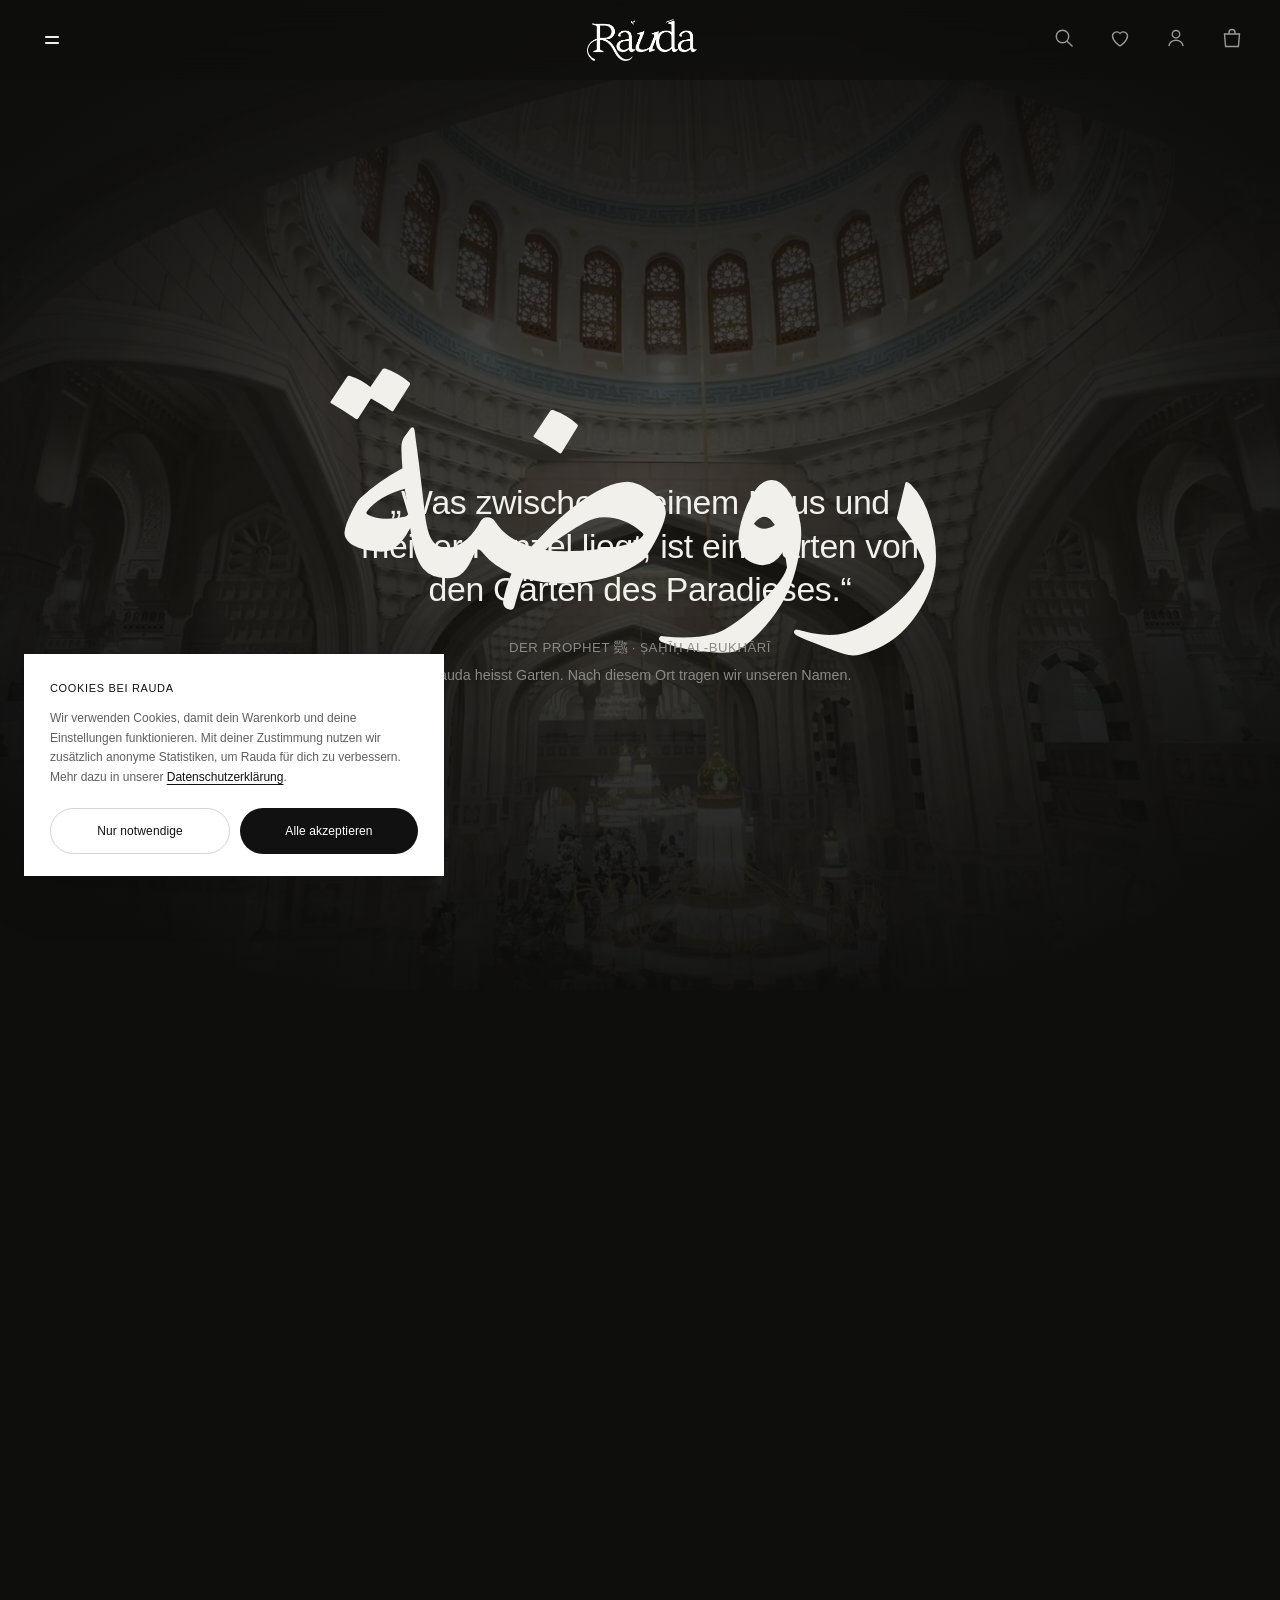
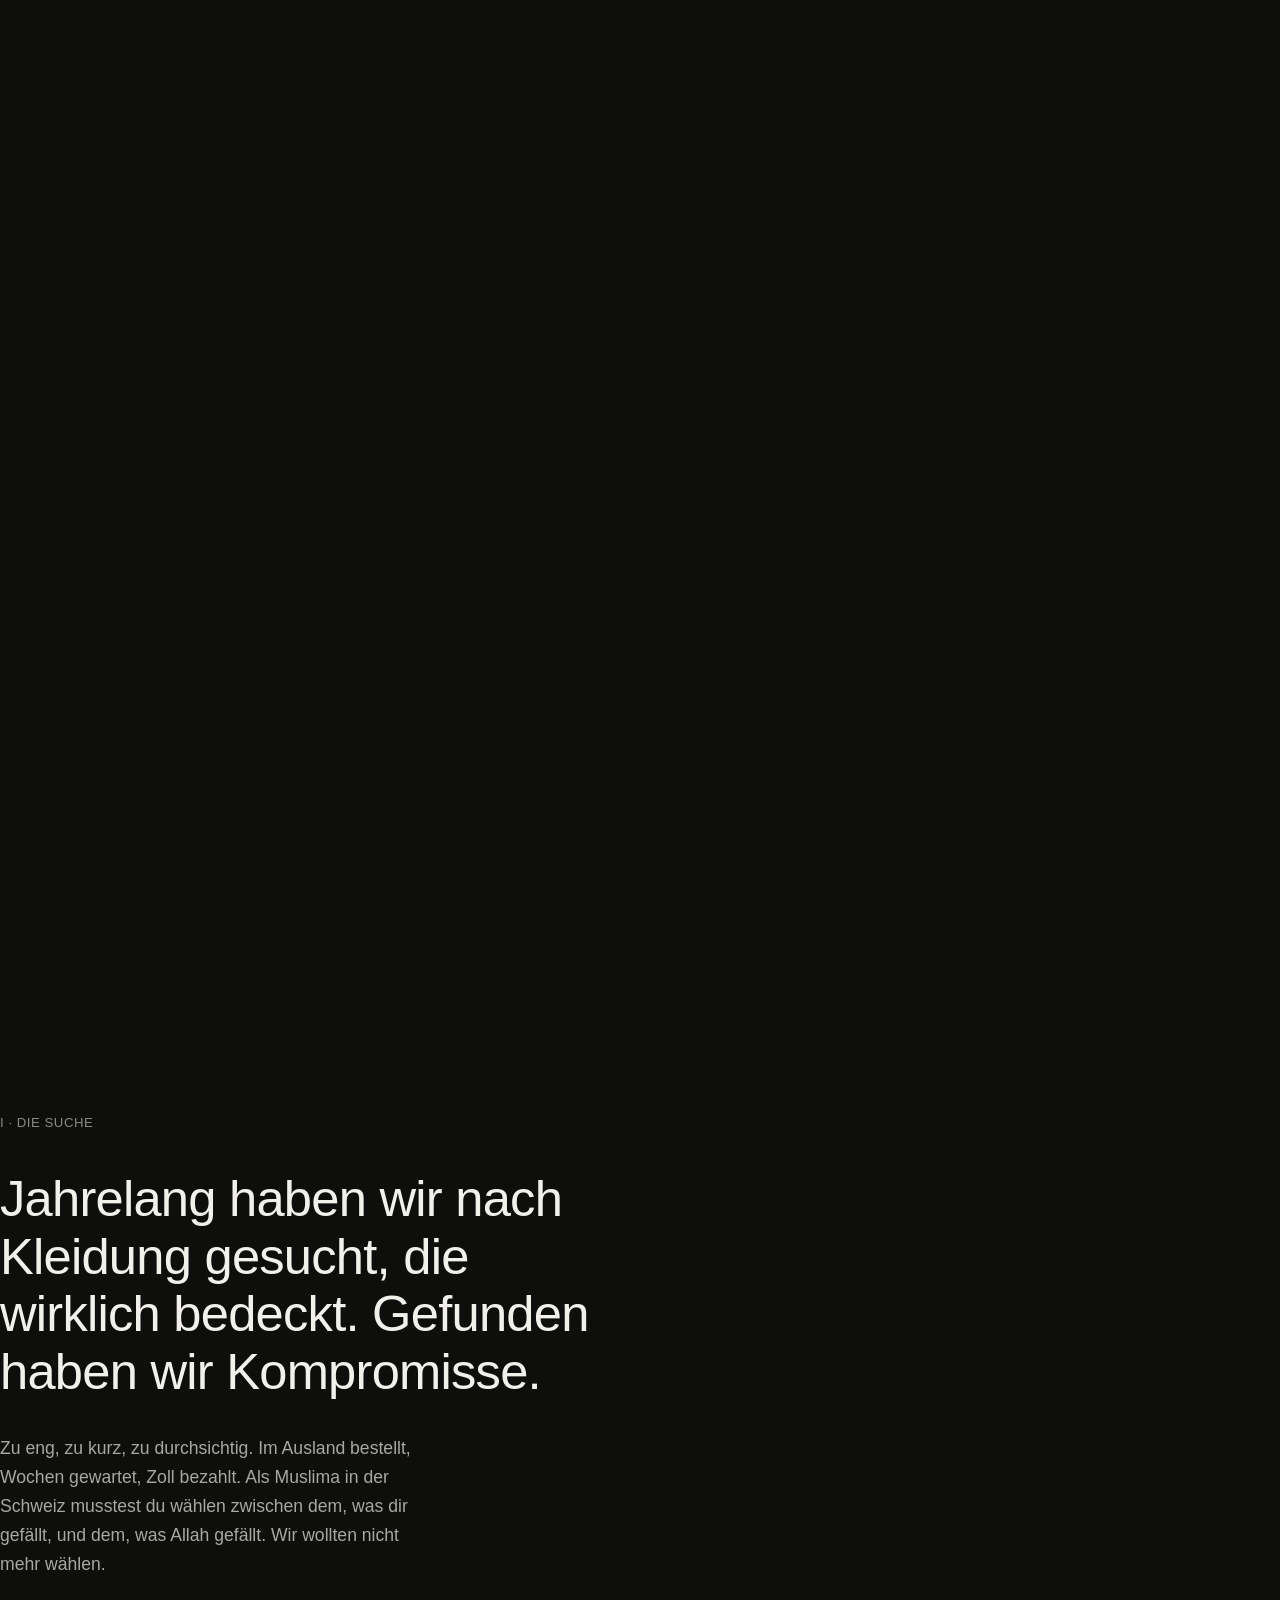
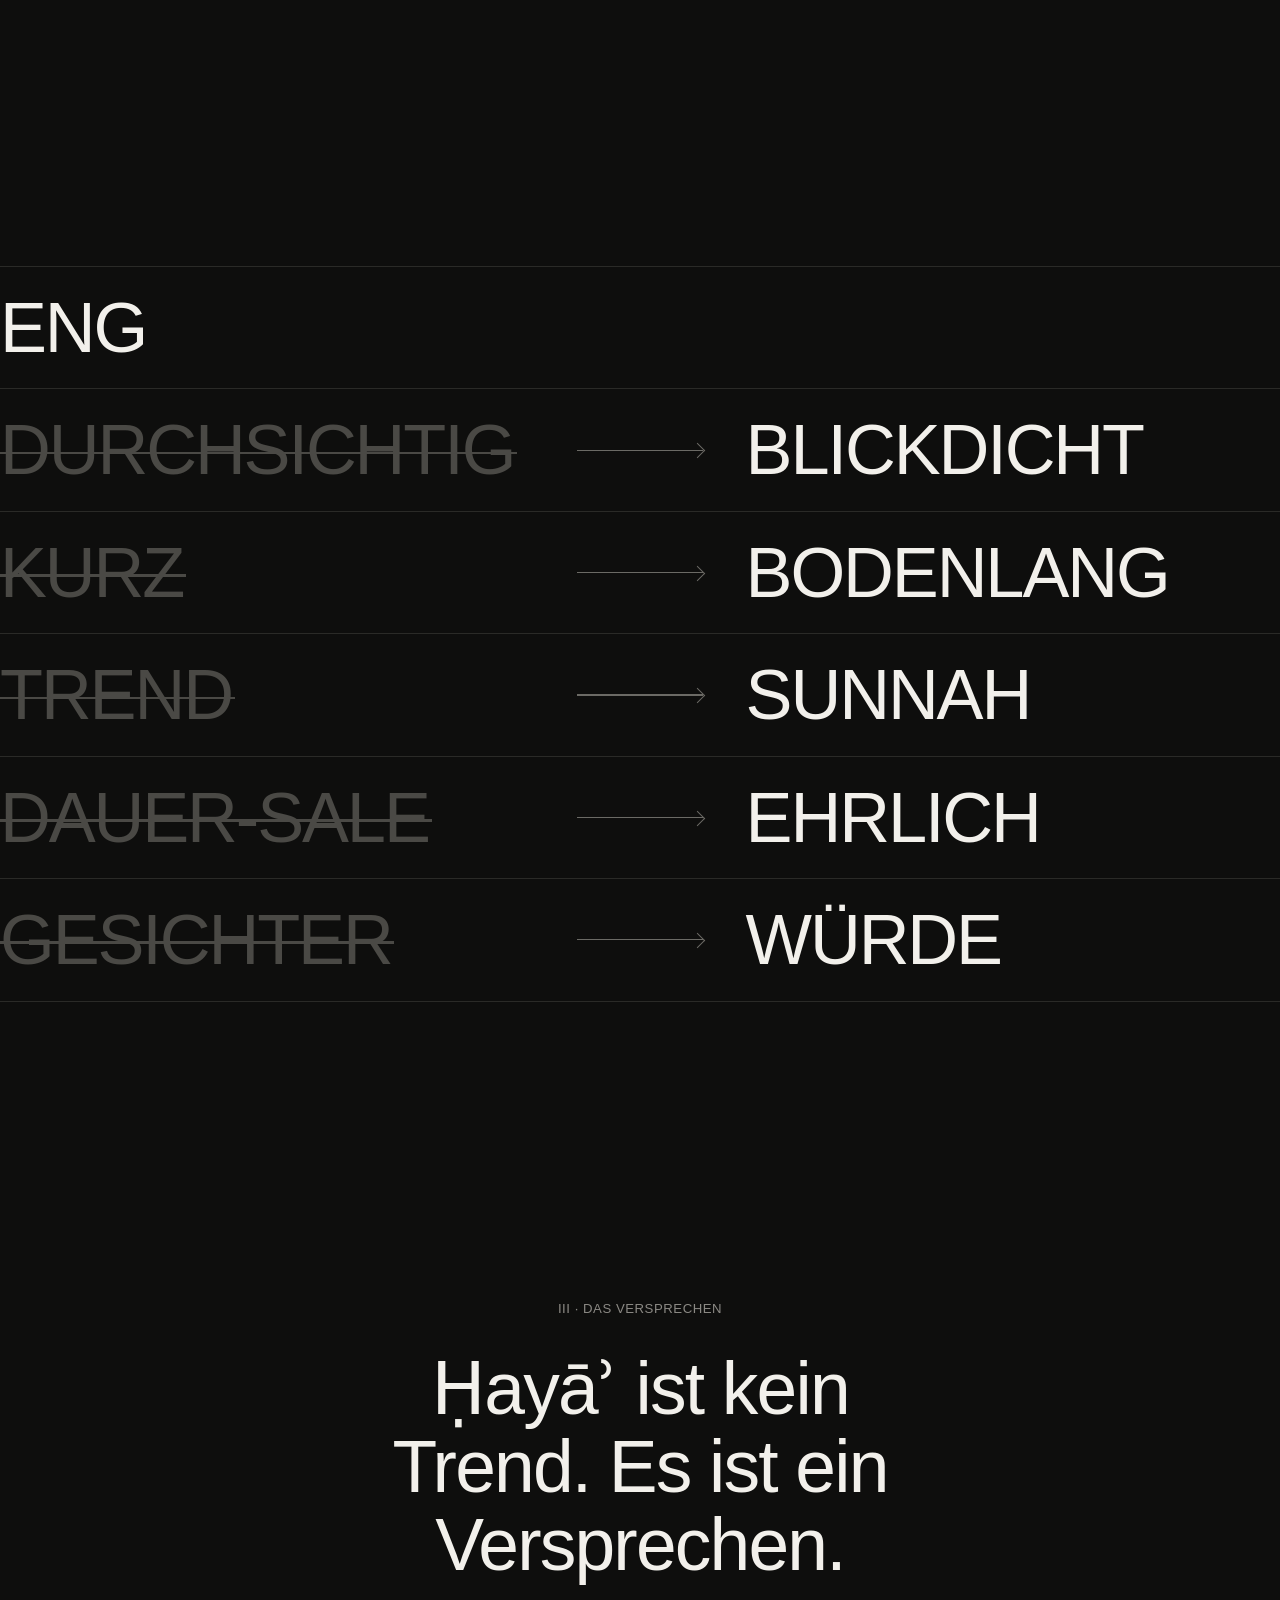
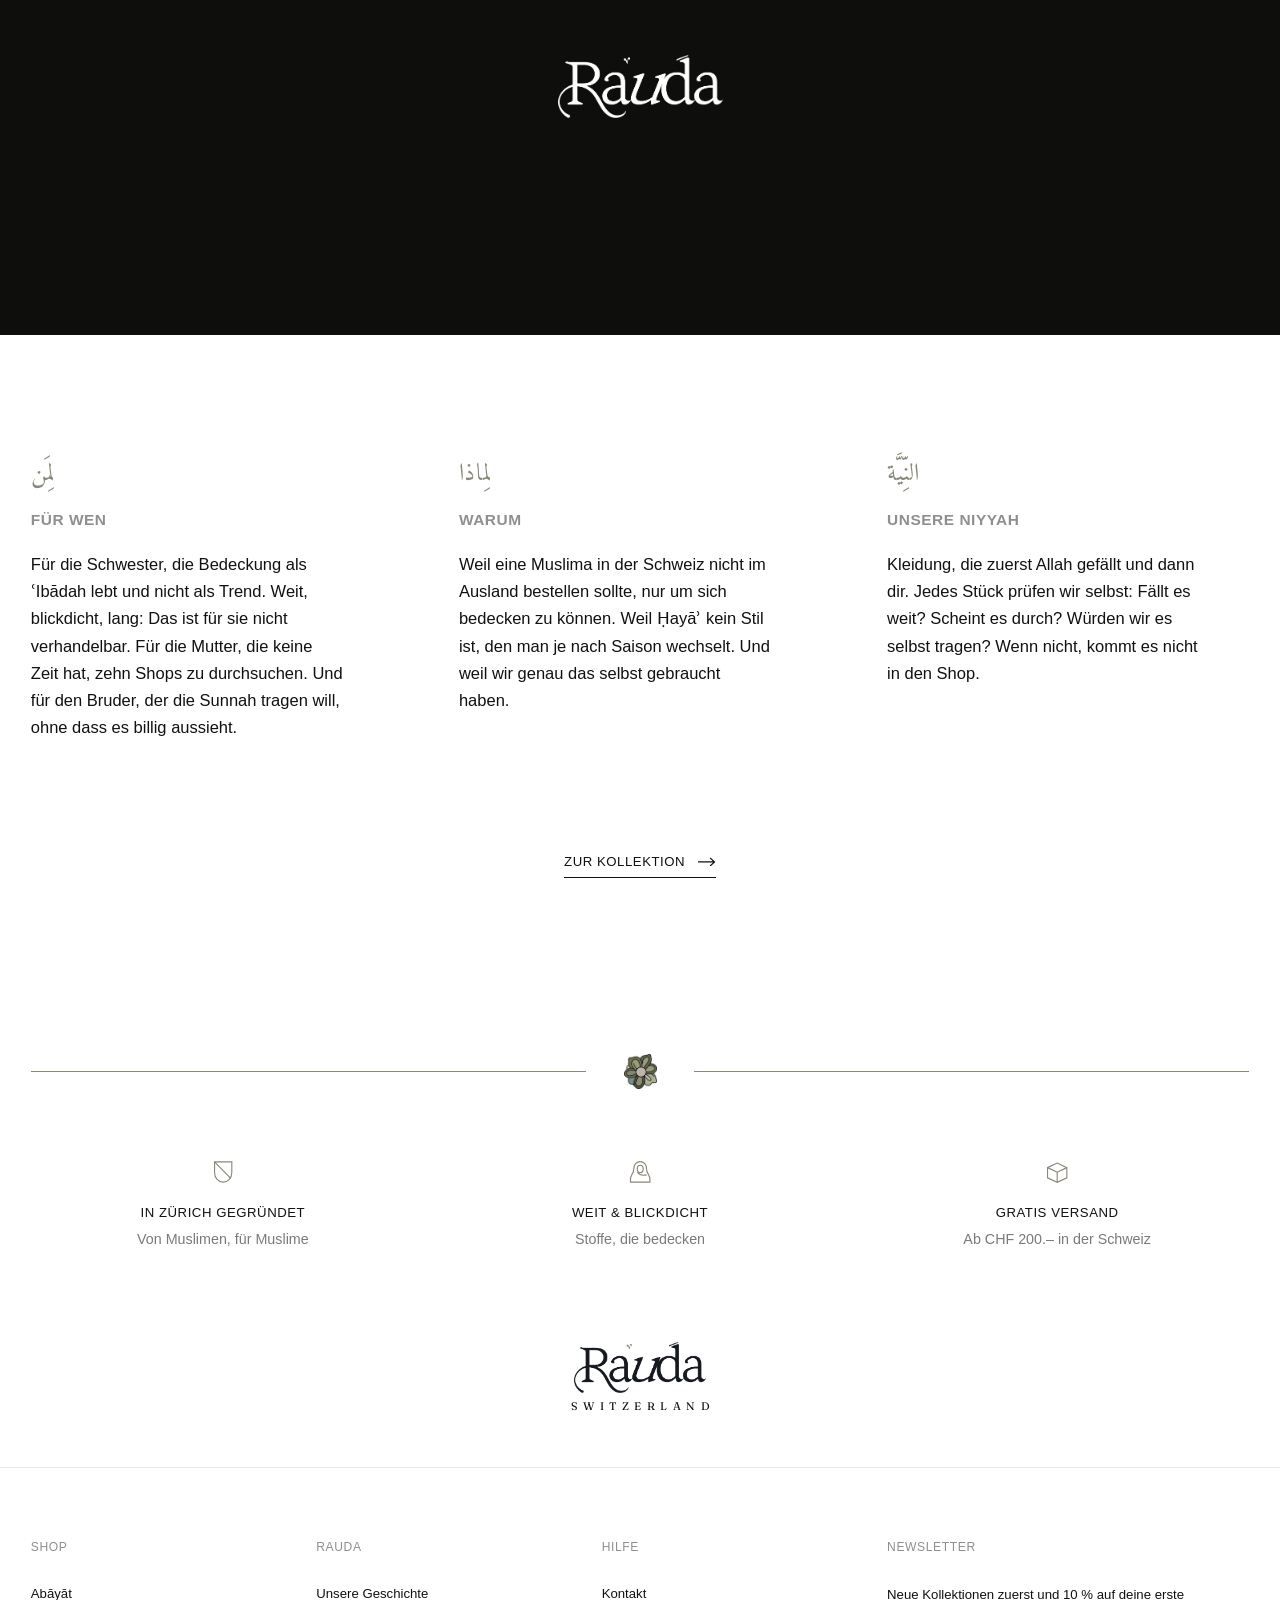
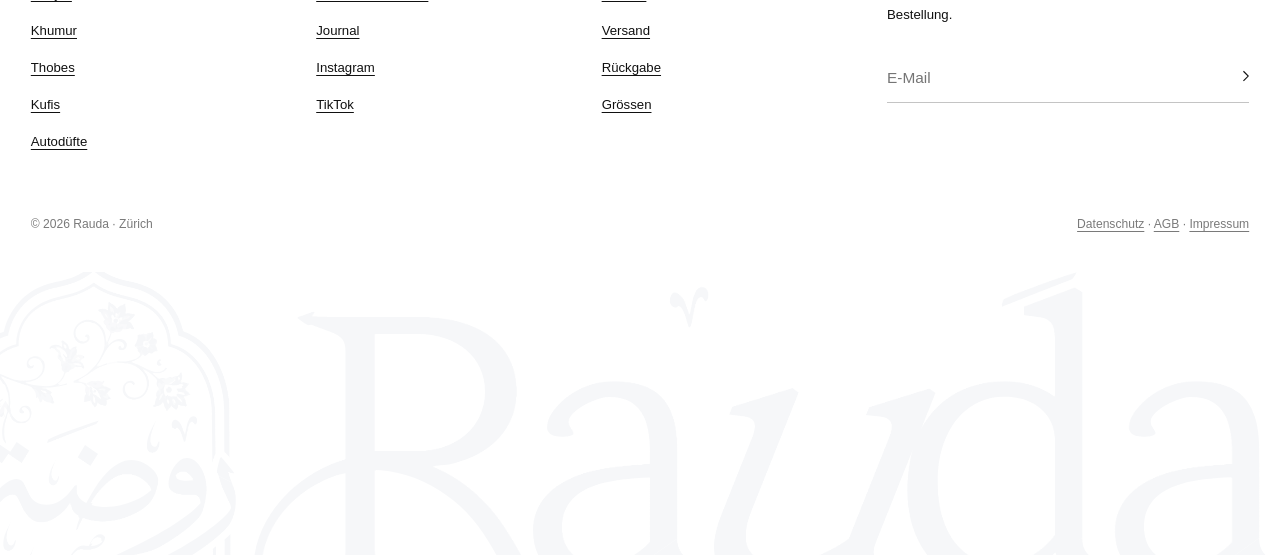
==== commit 439e5bad: "Footer: Logo links grösser (ragt links hinaus), Farbe grau #f6f7f9 statt beige; CSS/JS mit Versionsn" ====
--- a/geschichte.html
+++ b/geschichte.html
@@ -249,7 +249,7 @@
   .f-mid{grid-template-columns:1fr 1fr}
 }
 </style>
-<link rel="stylesheet" href="assets/shop.css">
+<link rel="stylesheet" href="assets/shop.css?v=20261113">
 </head>
 <body>
 
@@ -412,6 +412,6 @@
 document.querySelectorAll('.swap li,.fade').forEach(el=>io.observe(el));
 
 </script>
-<script src="assets/shop.js"></script>
+<script src="assets/shop.js?v=20261113"></script>
 </body>
 </html>
--- a/assets/shop.css
+++ b/assets/shop.css
@@ -171,7 +171,7 @@
 /* Kopfzeile 1:1 wie Dior: 80px hoch, Menü bei 40px, Logo ~83px breit, Icons 24px im 56px-Raster */
 html:root{--bh:80px}
 html .bar{height:80px;padding:0 36px 0 40px;gap:0}
-html .bar .lockup .wm{height:38px!important;width:auto}
+html .bar .lockup .wm{height:42px!important;width:auto}
 html .bar .left{gap:12px}
 html .bar .menu-btn{gap:0}
 html .bar .burger{width:24px;height:24px;padding:0 5px;gap:4.8px;box-sizing:border-box}
@@ -182,7 +182,7 @@
 @media (max-width:768px){
   html:root{--bh:64px}
   html .bar{height:64px;padding:0 16px}
-  html .bar .lockup .wm{height:29px!important}
+  html .bar .lockup .wm{height:31px!important}
   html .bar .icons{gap:12px}
   html .bar .icons .ic-search{display:none}
   .m-search{display:block;opacity:.62}
@@ -207,3 +207,12 @@
   .pdp-side{top:calc(var(--bh) / 1.1)}
   .pdp{padding-top:calc(var(--bh) / 1.1)}
 }
+
+/* Dunkler Rand beim Hochscrollen über das Video hinaus (statt Weiss) */
+body{background:#fff}
+html.top-dark{background:#0b0b0b}
+
+/* Grosses Footer-Logo aus der Vektor-Datei (gestochen scharf statt Pixel-Maske) */
+html .fw-in i{background:none;-webkit-mask:none;mask:none}
+html .fw-in .fl{left:calc(var(--p) - var(--hw) * .2058);top:calc(var(--hw) * -.02);width:calc(var(--hw) * .7204);height:calc(var(--hw) * 1.092);background:url(footer-logo.svg?v=2) 0 0/100% 100% no-repeat}
+html .fw-in .fs{left:calc(var(--p) + var(--hw) * .5546);width:calc(var(--hw) * 2.6242);background:url(footer-schrift.svg?v=2) 0 0/100% 100% no-repeat}
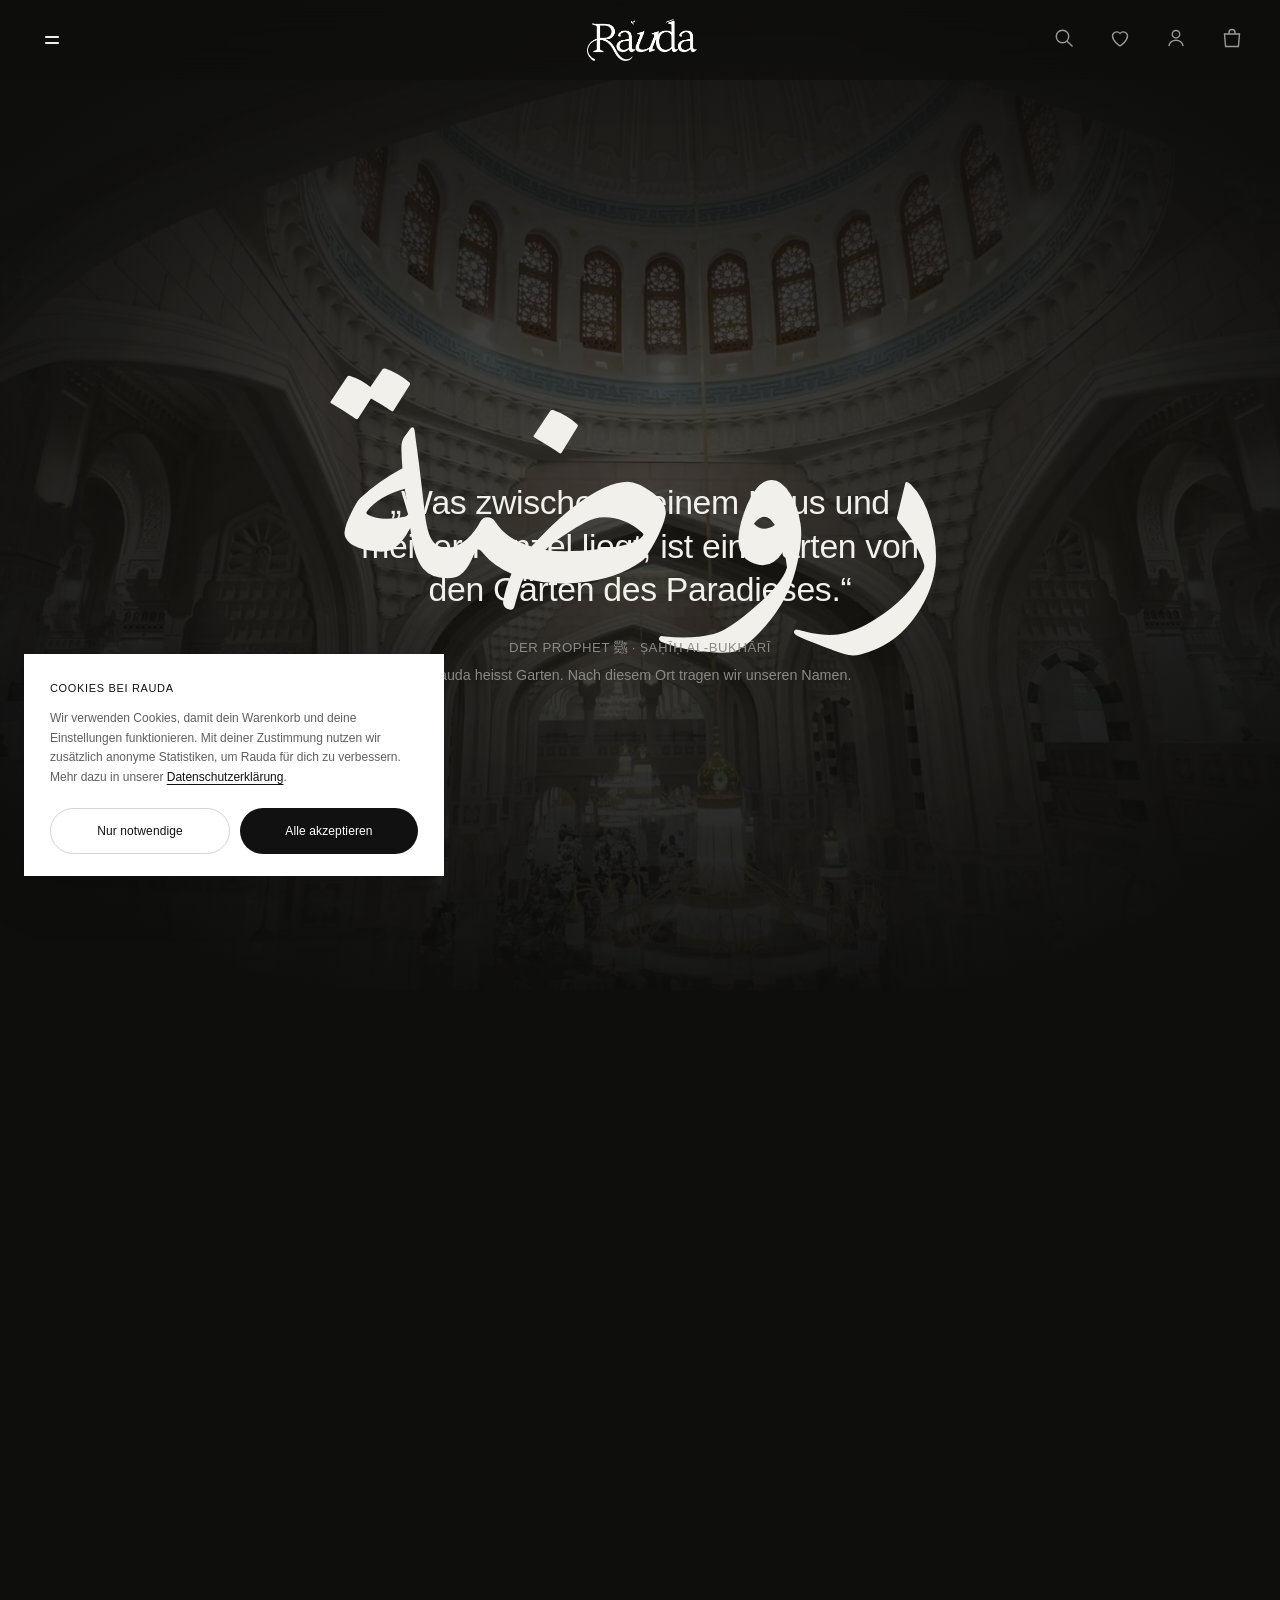
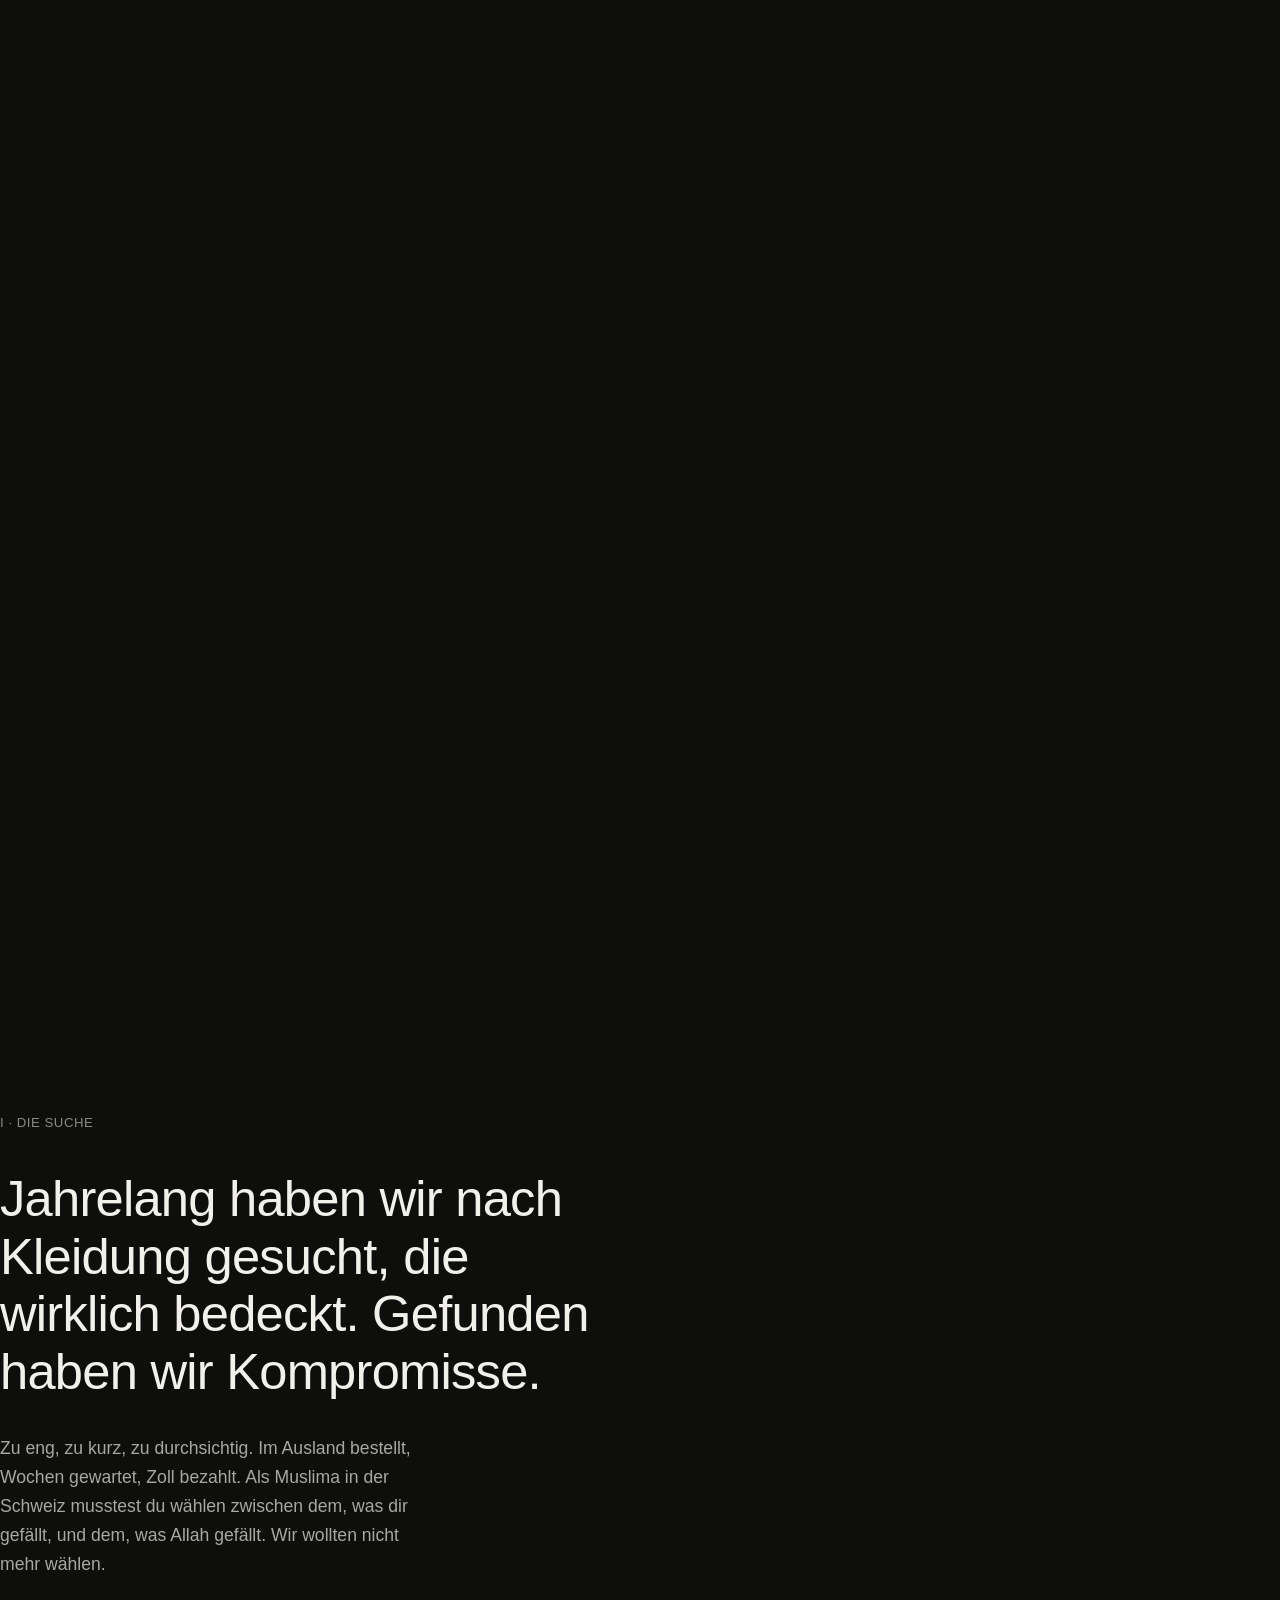
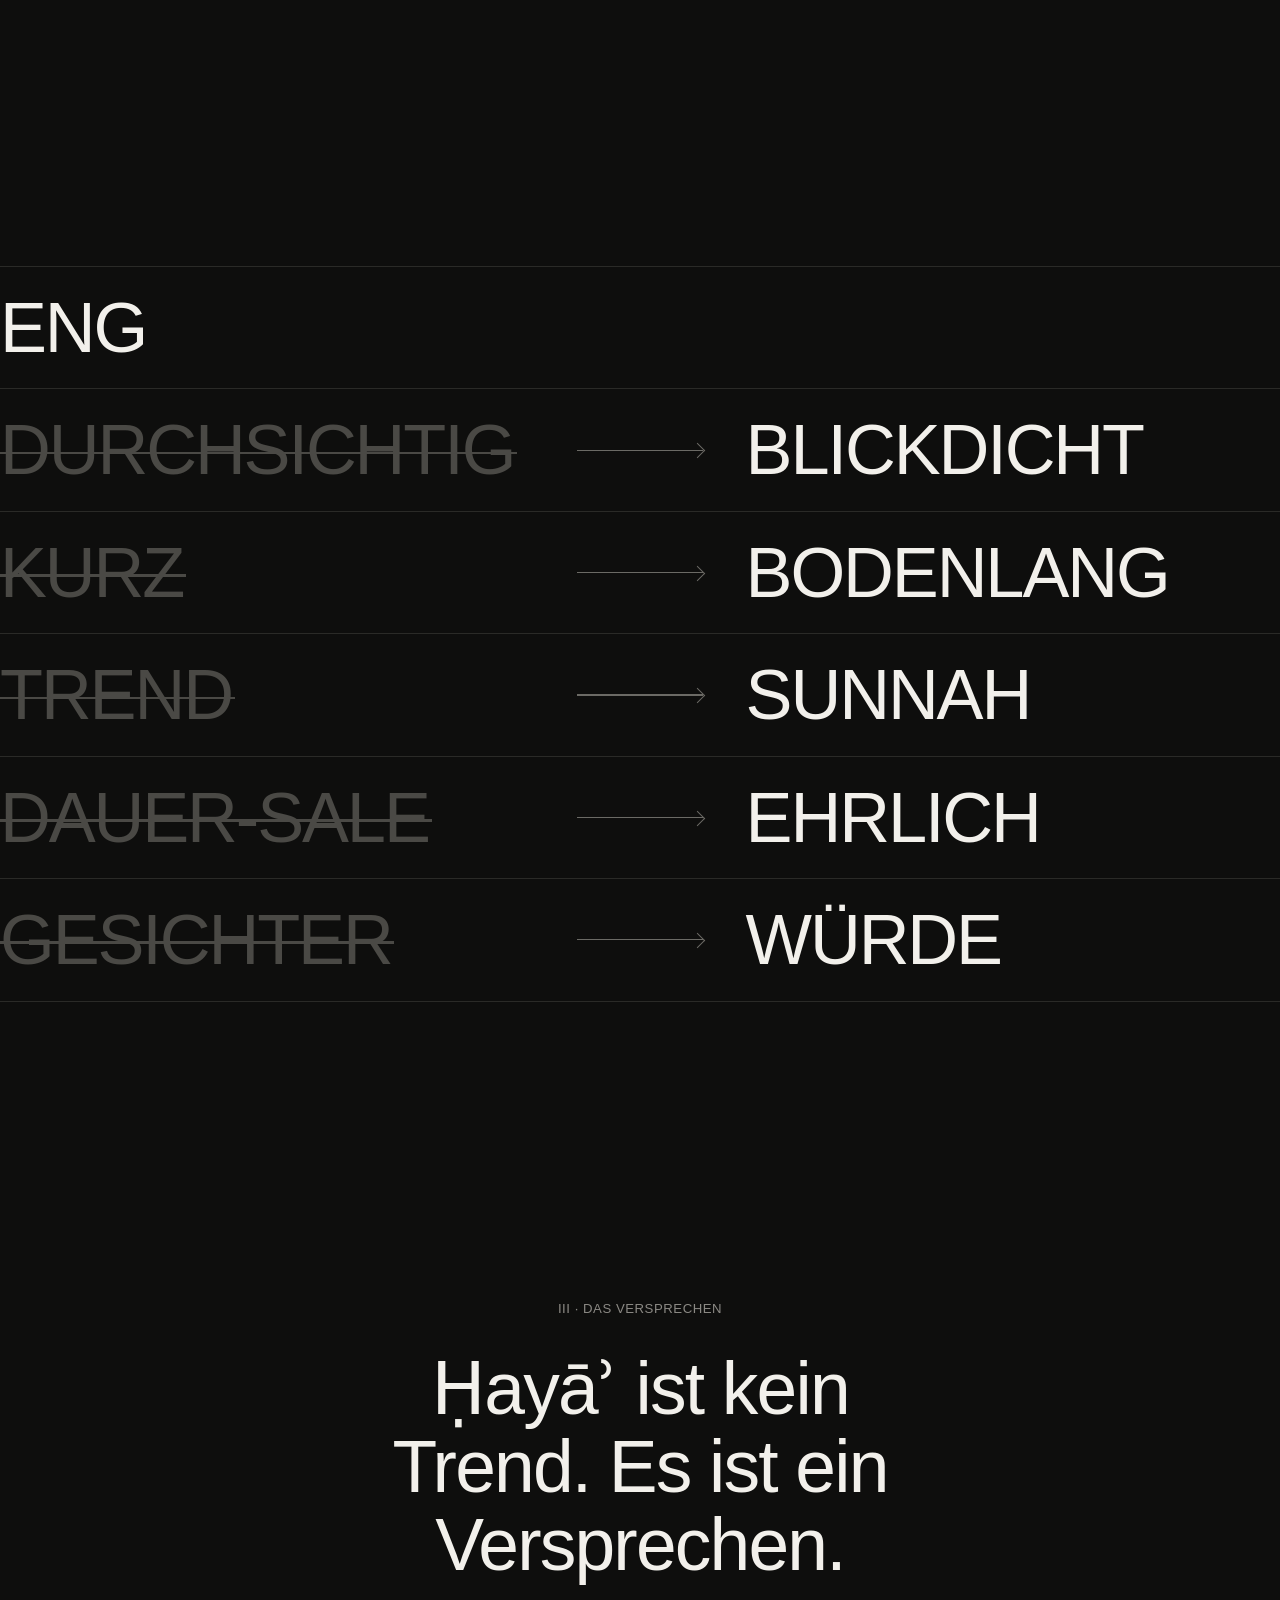
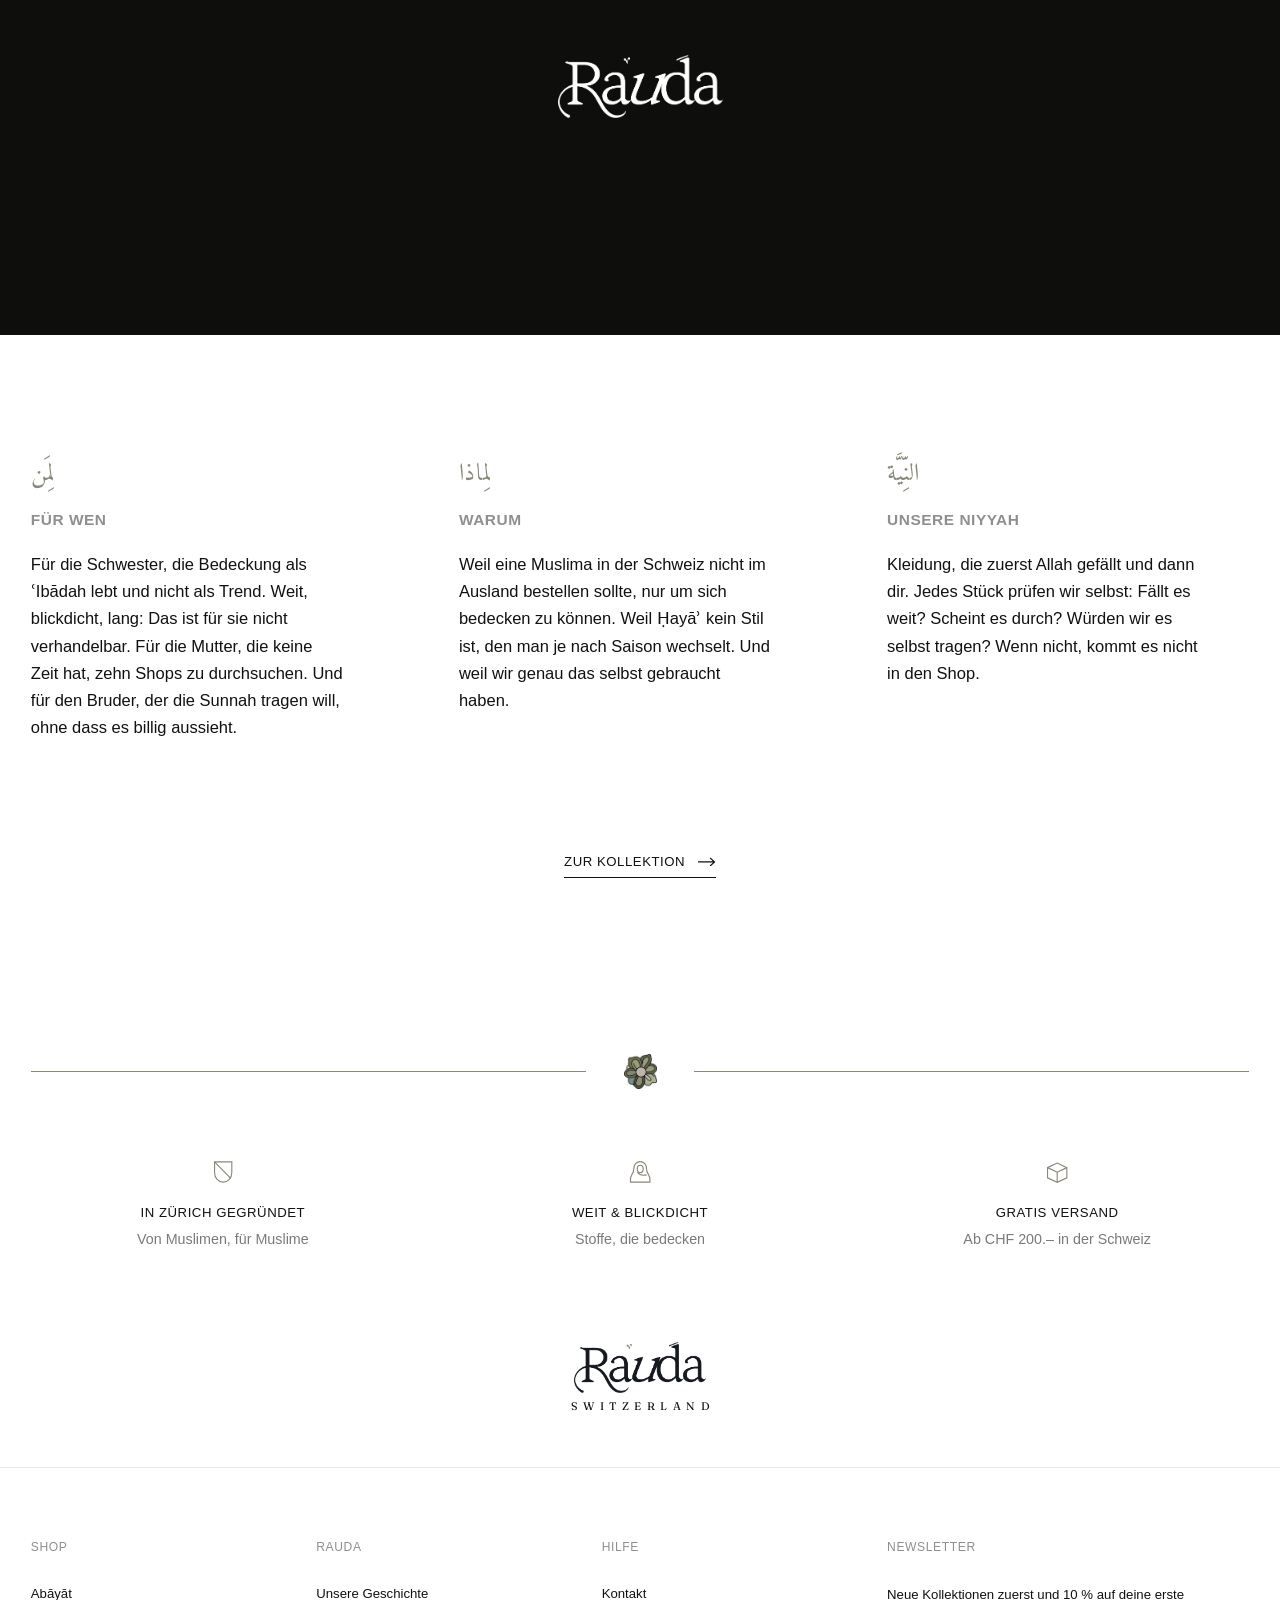
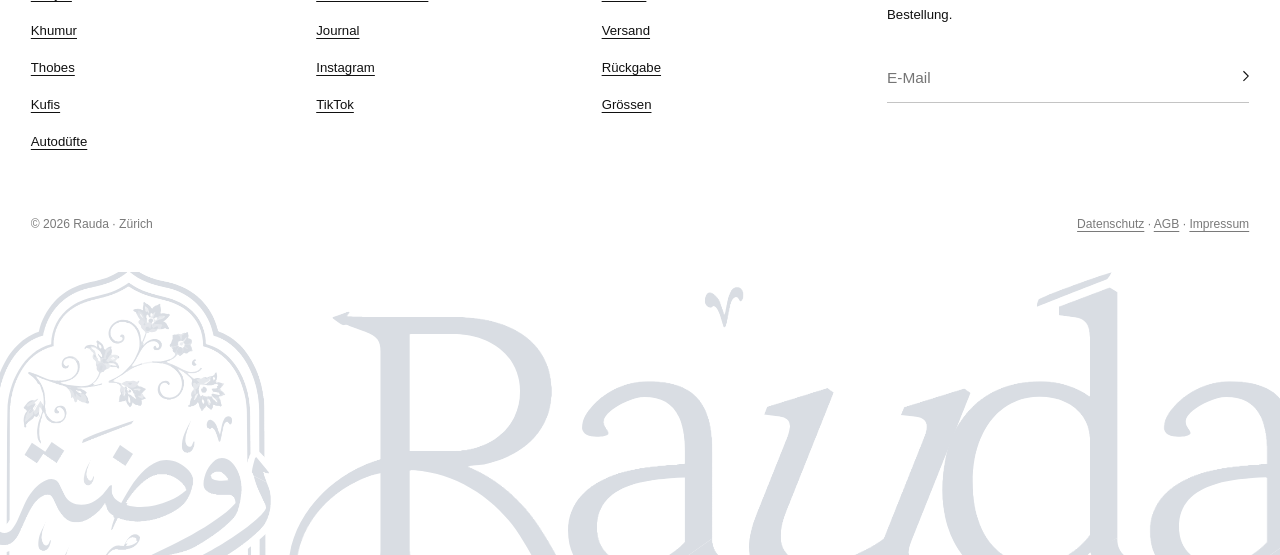
==== commit a1f58507: "Slogan ruhiger und kleiner (Pinyon Script + Marcellus); Footer grau #D9DDE3, nach rechts verschoben " ====
--- a/geschichte.html
+++ b/geschichte.html
@@ -249,7 +249,7 @@
   .f-mid{grid-template-columns:1fr 1fr}
 }
 </style>
-<link rel="stylesheet" href="assets/shop.css?v=20261113">
+<link rel="stylesheet" href="assets/shop.css?v=20261113c">
 </head>
 <body>
 
--- a/assets/shop.css
+++ b/assets/shop.css
@@ -214,5 +214,5 @@
 
 /* Grosses Footer-Logo aus der Vektor-Datei (gestochen scharf statt Pixel-Maske) */
 html .fw-in i{background:none;-webkit-mask:none;mask:none}
-html .fw-in .fl{left:calc(var(--p) - var(--hw) * .2058);top:calc(var(--hw) * -.02);width:calc(var(--hw) * .7204);height:calc(var(--hw) * 1.092);background:url(footer-logo.svg?v=2) 0 0/100% 100% no-repeat}
-html .fw-in .fs{left:calc(var(--p) + var(--hw) * .5546);width:calc(var(--hw) * 2.6242);background:url(footer-schrift.svg?v=2) 0 0/100% 100% no-repeat}
+html .fw-in .fl{left:calc(var(--p) - var(--hw) * .1169);top:calc(var(--hw) * -.02);width:calc(var(--hw) * .7204);height:calc(var(--hw) * 1.092);background:url(footer-logo.svg?v=4) 0 0/100% 100% no-repeat}
+html .fw-in .fs{left:calc(var(--p) + var(--hw) * .6435);width:calc(var(--hw) * 2.6242);background:url(footer-schrift.svg?v=4) 0 0/100% 100% no-repeat}
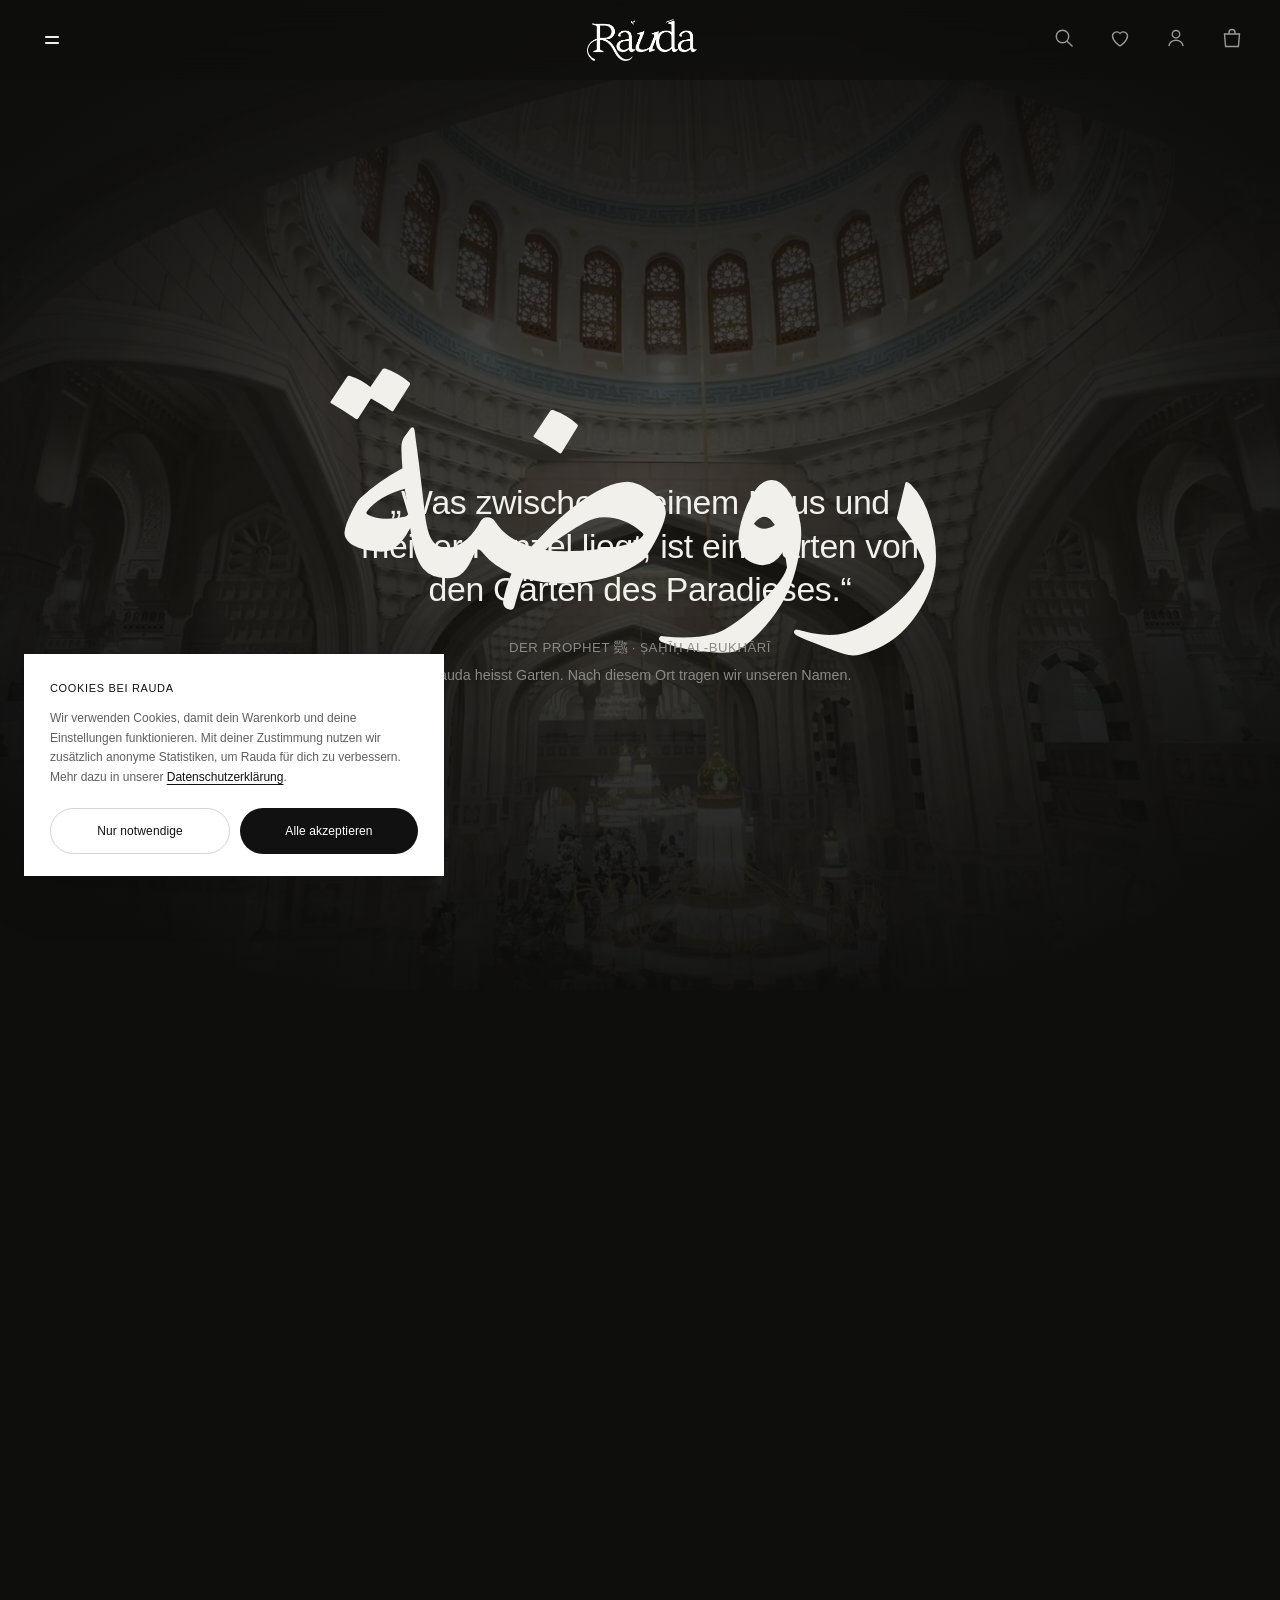
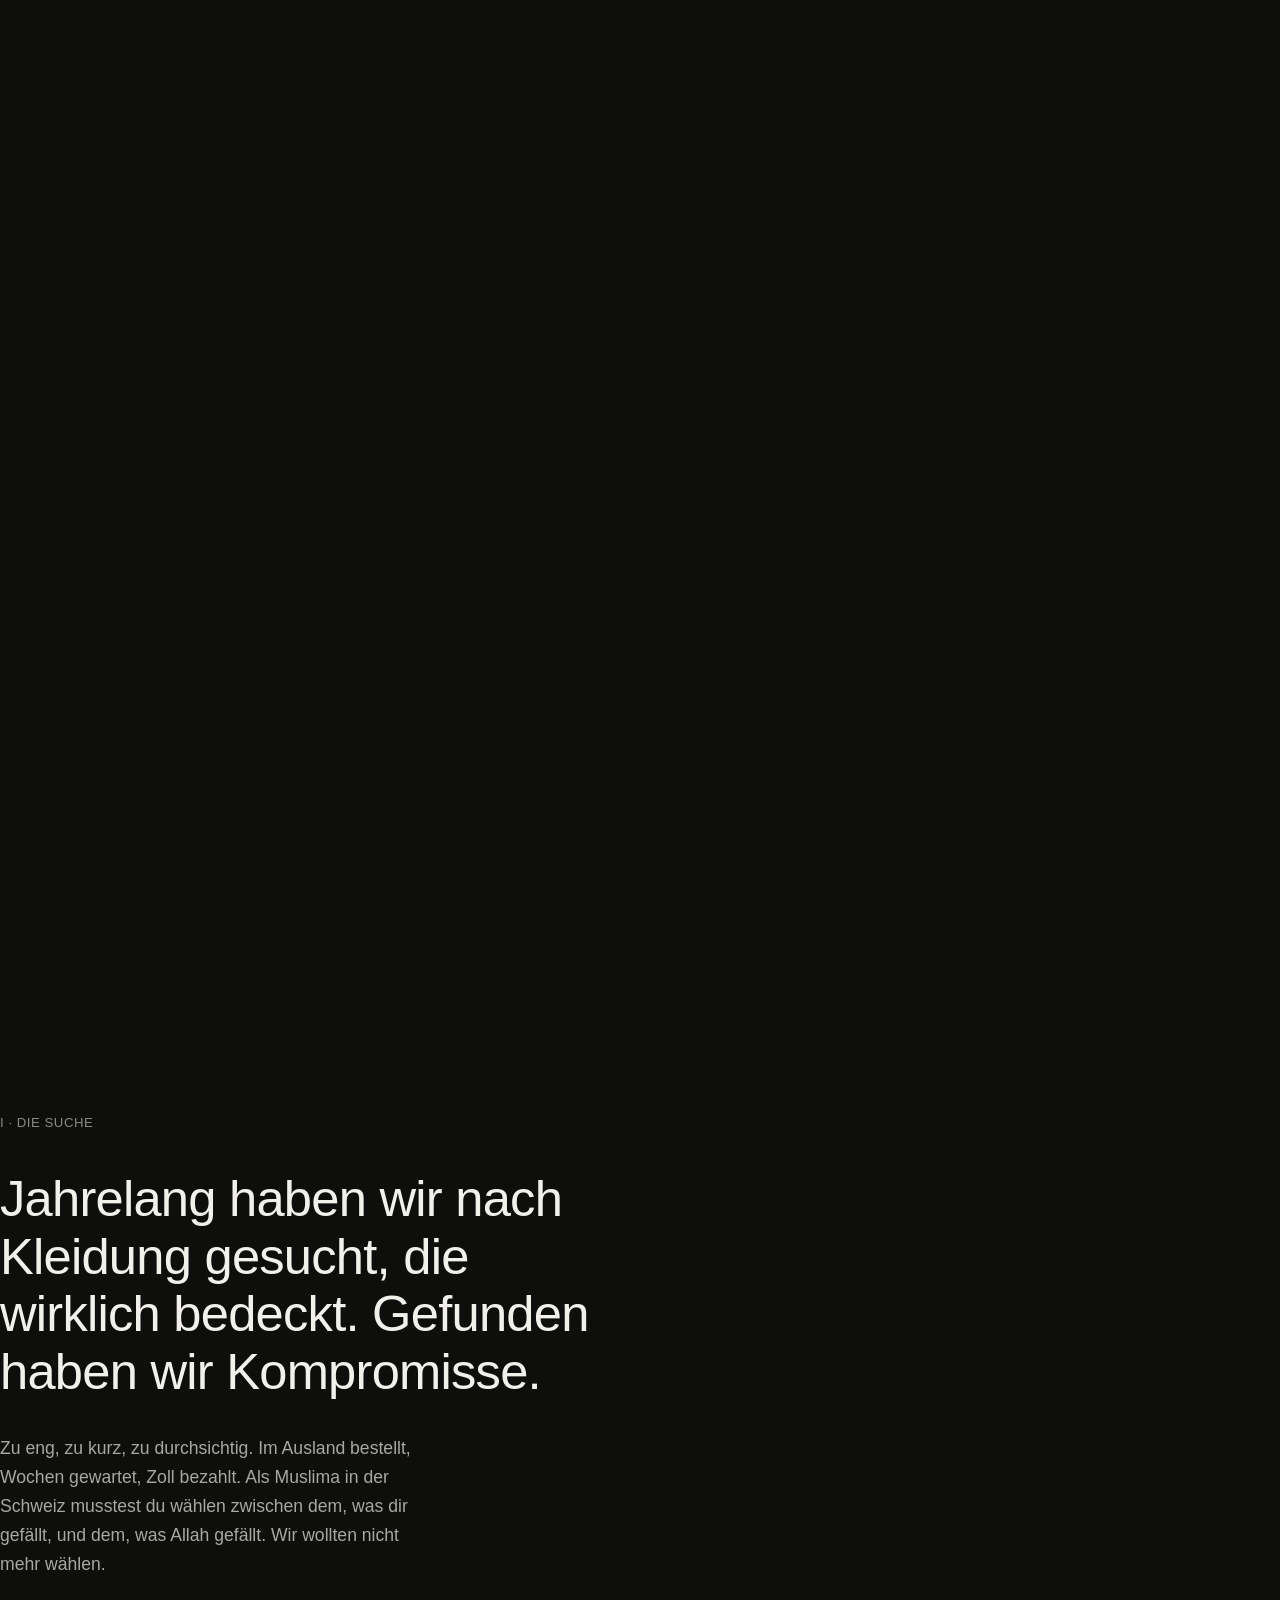
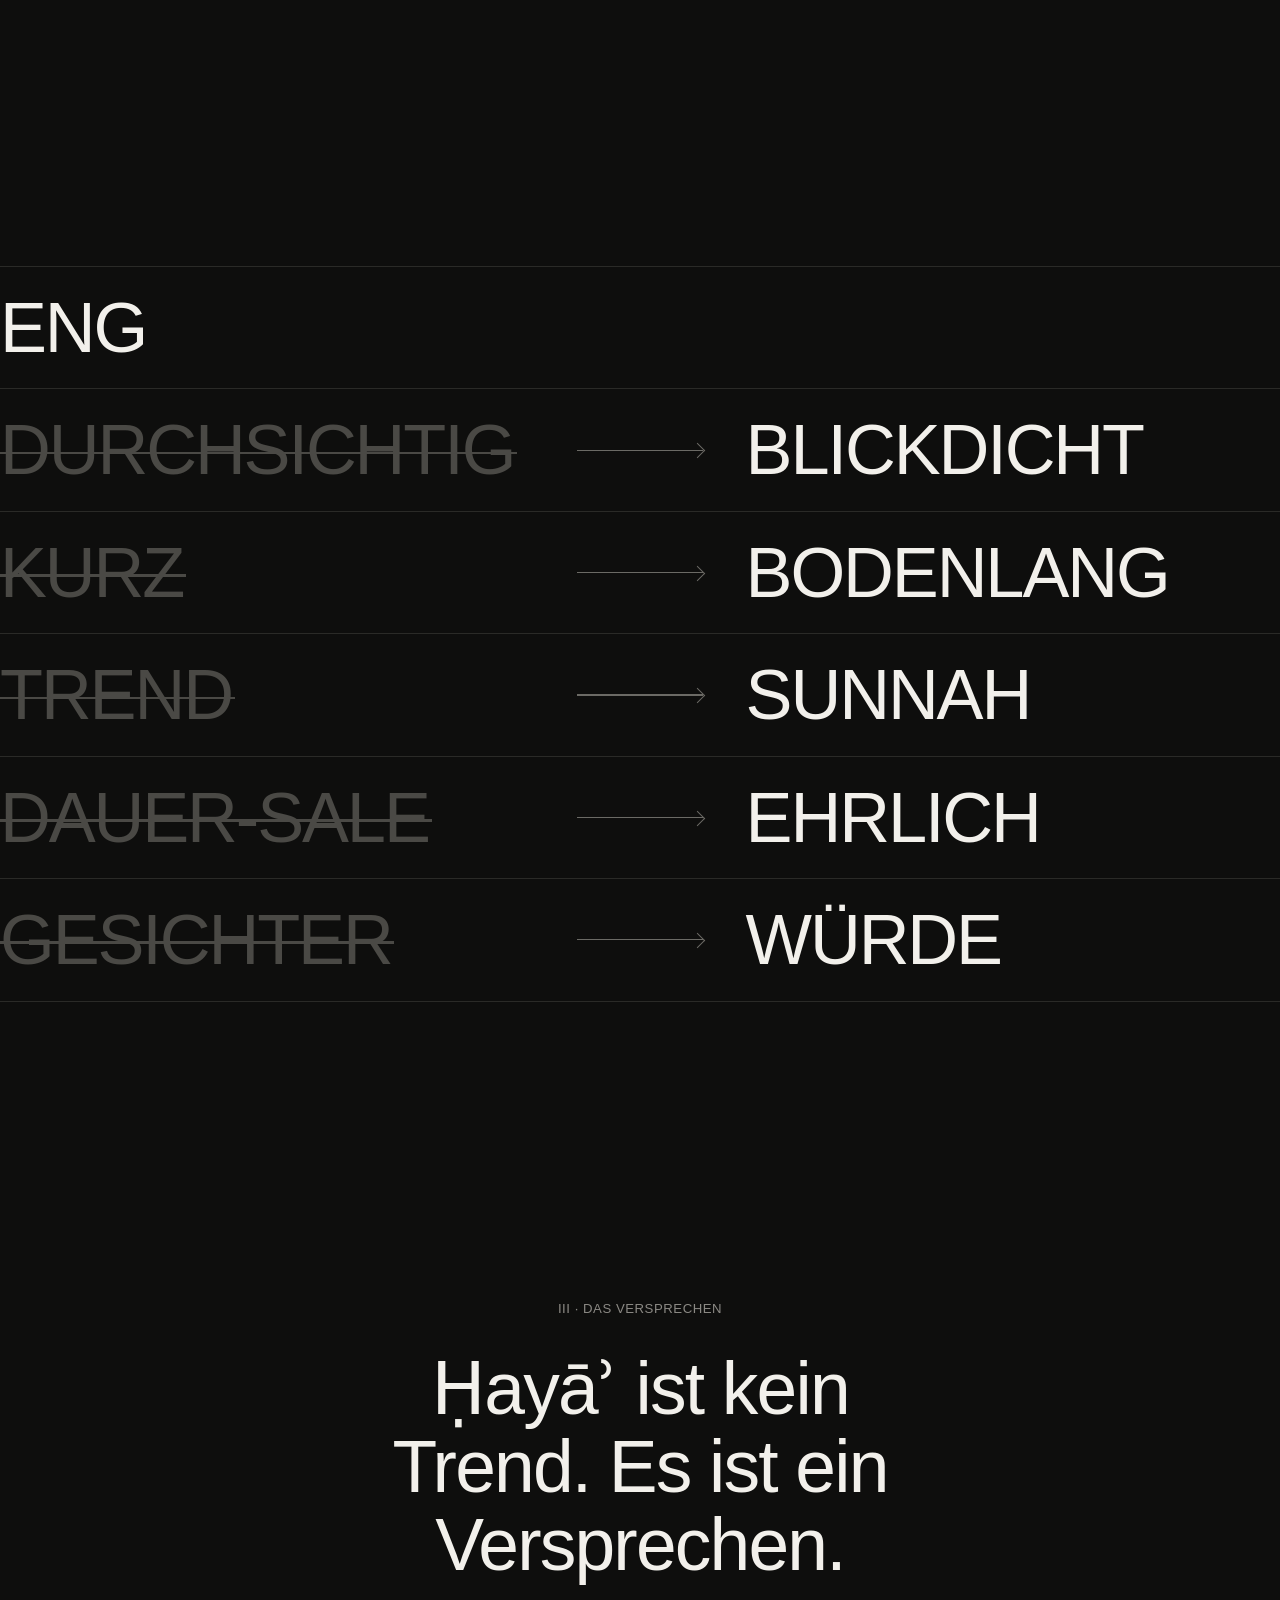
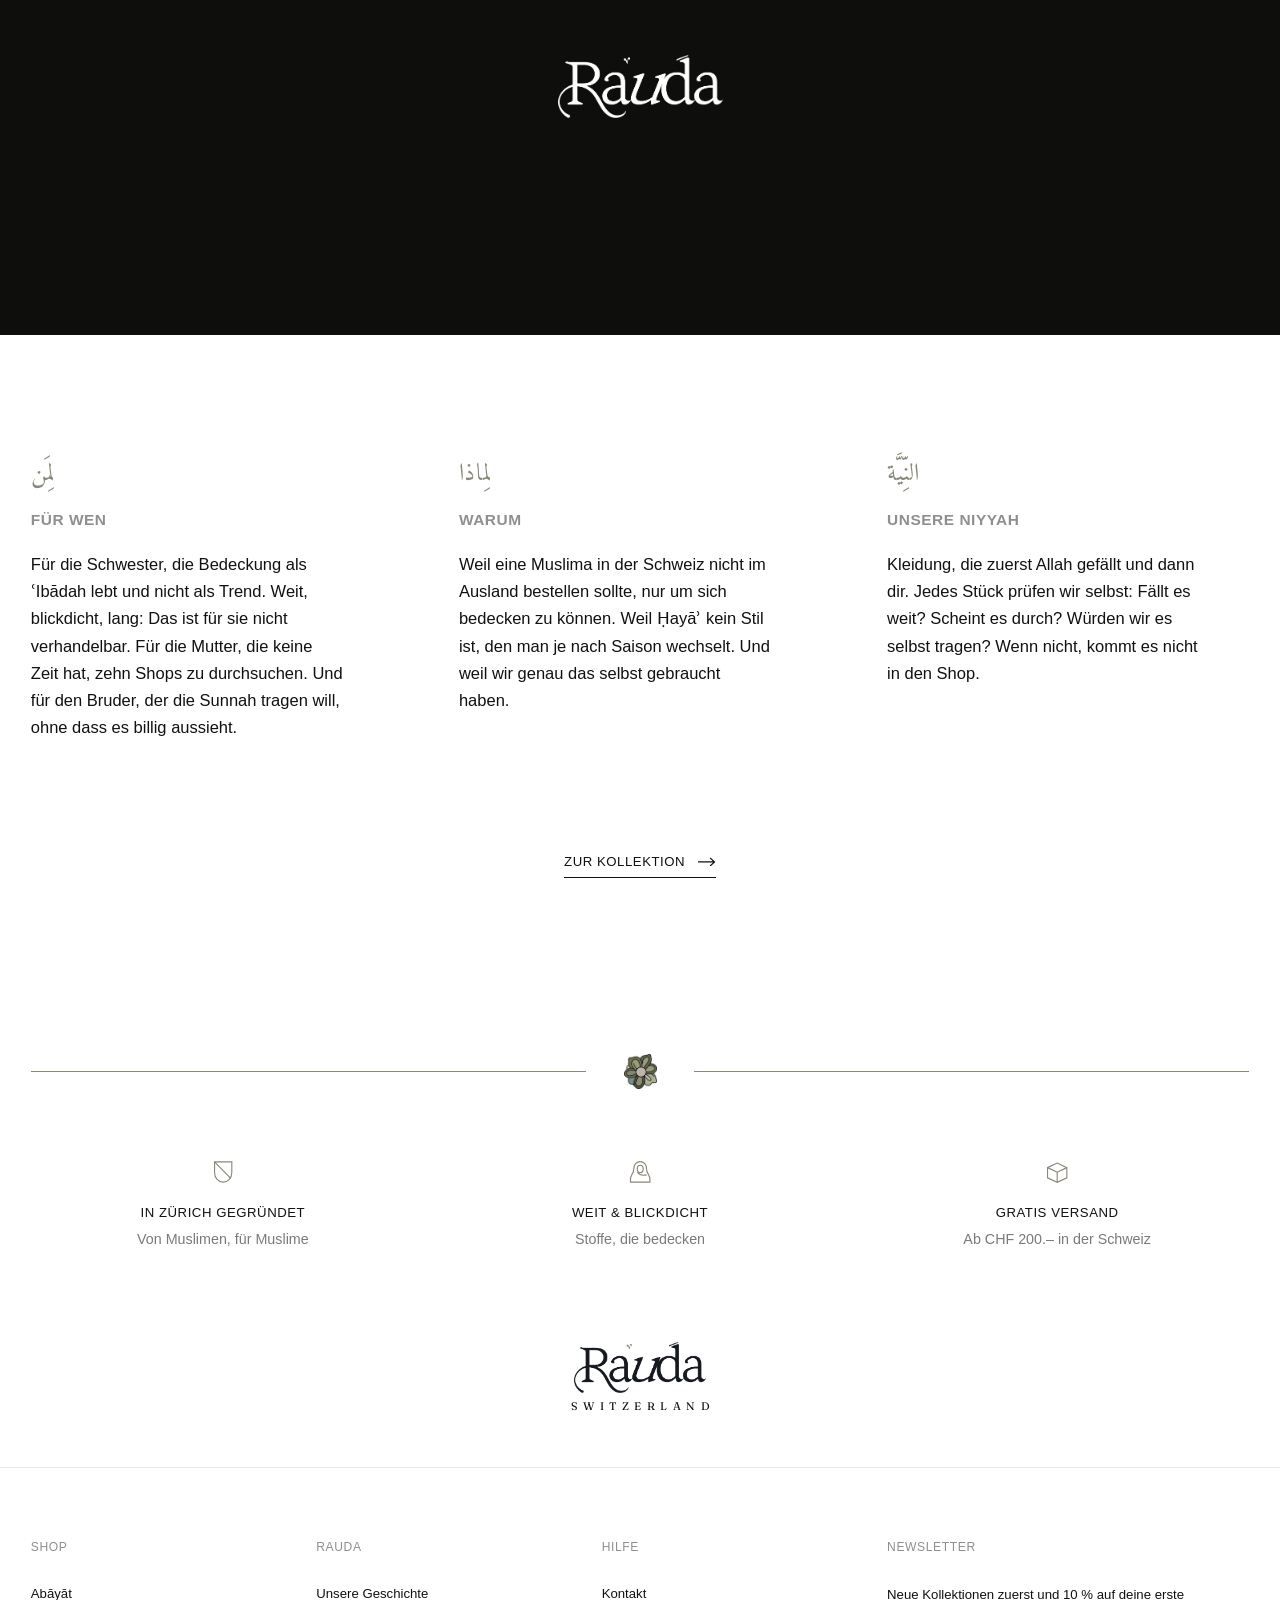
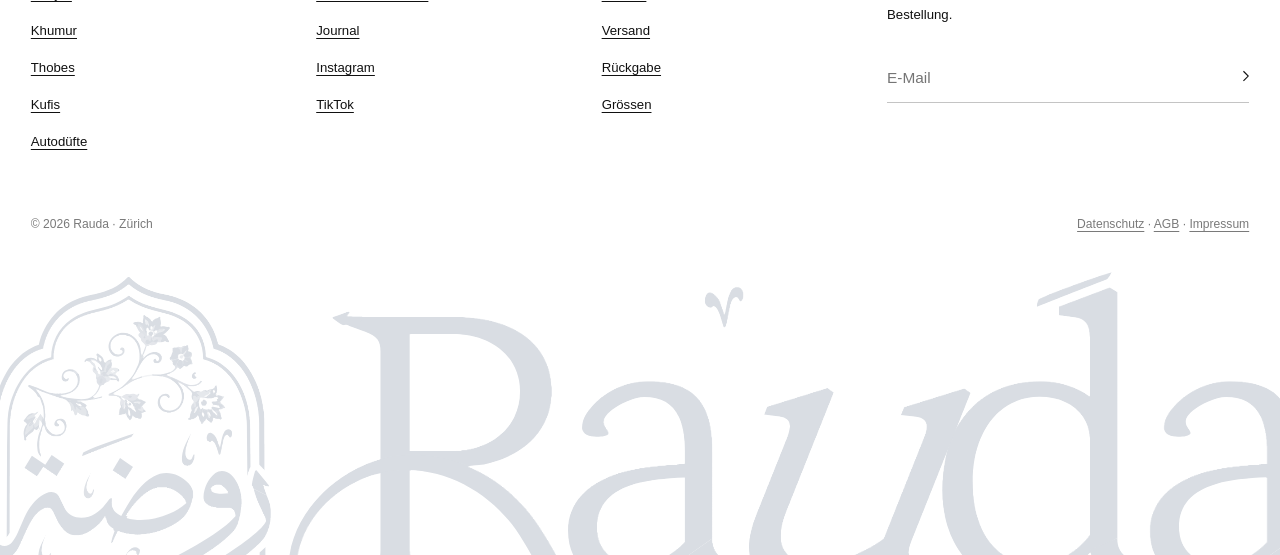
==== commit 69802673: "Footer-Logo: Bogenspitze nicht mehr abgeschnitten, Kanten glatt (SVG ohne Maske) Co-Authored-By: Cla" ====
--- a/geschichte.html
+++ b/geschichte.html
@@ -249,7 +249,7 @@
   .f-mid{grid-template-columns:1fr 1fr}
 }
 </style>
-<link rel="stylesheet" href="assets/shop.css?v=20261113c">
+<link rel="stylesheet" href="assets/shop.css?v=20261113d">
 </head>
 <body>
 
--- a/assets/shop.css
+++ b/assets/shop.css
@@ -214,5 +214,5 @@
 
 /* Grosses Footer-Logo aus der Vektor-Datei (gestochen scharf statt Pixel-Maske) */
 html .fw-in i{background:none;-webkit-mask:none;mask:none}
-html .fw-in .fl{left:calc(var(--p) - var(--hw) * .1169);top:calc(var(--hw) * -.02);width:calc(var(--hw) * .7204);height:calc(var(--hw) * 1.092);background:url(footer-logo.svg?v=4) 0 0/100% 100% no-repeat}
-html .fw-in .fs{left:calc(var(--p) + var(--hw) * .6435);width:calc(var(--hw) * 2.6242);background:url(footer-schrift.svg?v=4) 0 0/100% 100% no-repeat}
+html .fw-in .fl{left:calc(var(--p) - var(--hw) * .1169);top:calc(var(--hw) * .012);width:calc(var(--hw) * .7204);height:calc(var(--hw) * 1.092);background:url(footer-logo.svg?v=5) 0 0/100% 100% no-repeat}
+html .fw-in .fs{left:calc(var(--p) + var(--hw) * .6435);width:calc(var(--hw) * 2.6242);background:url(footer-schrift.svg?v=5) 0 0/100% 100% no-repeat}
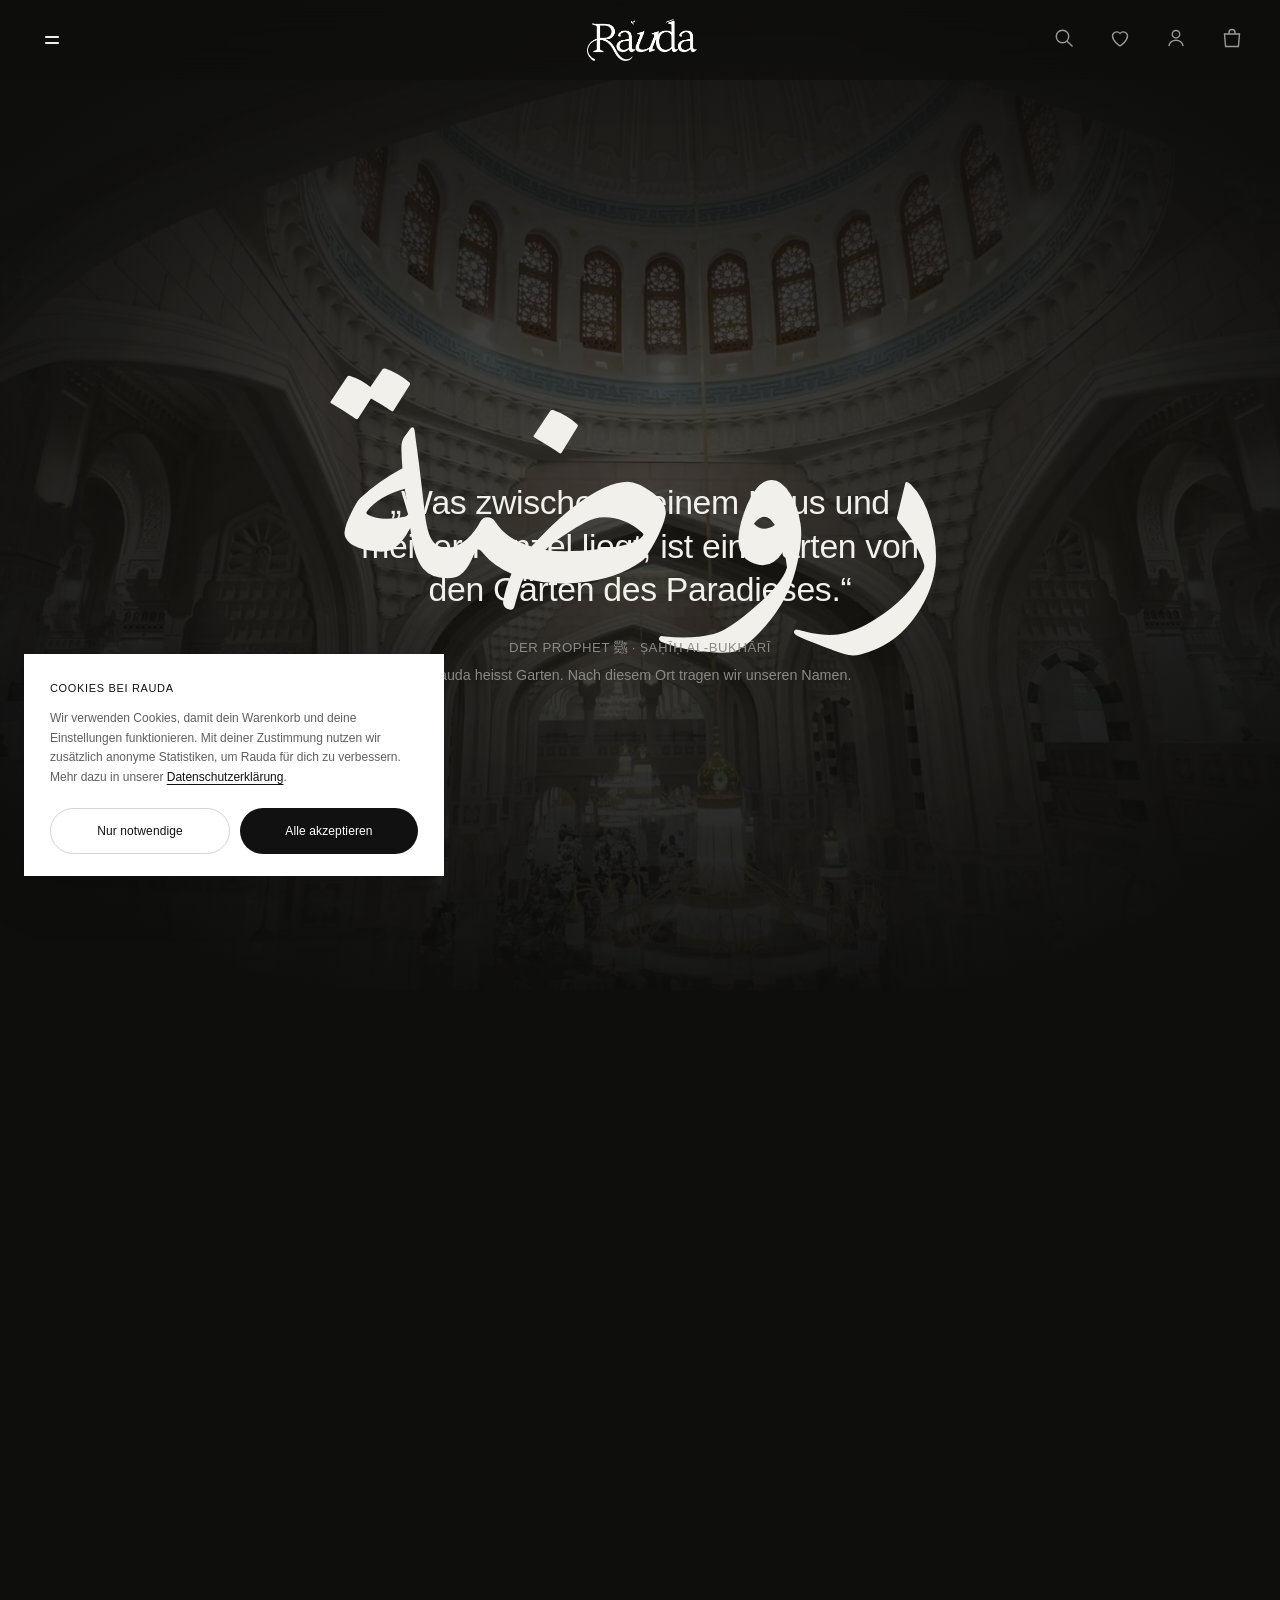
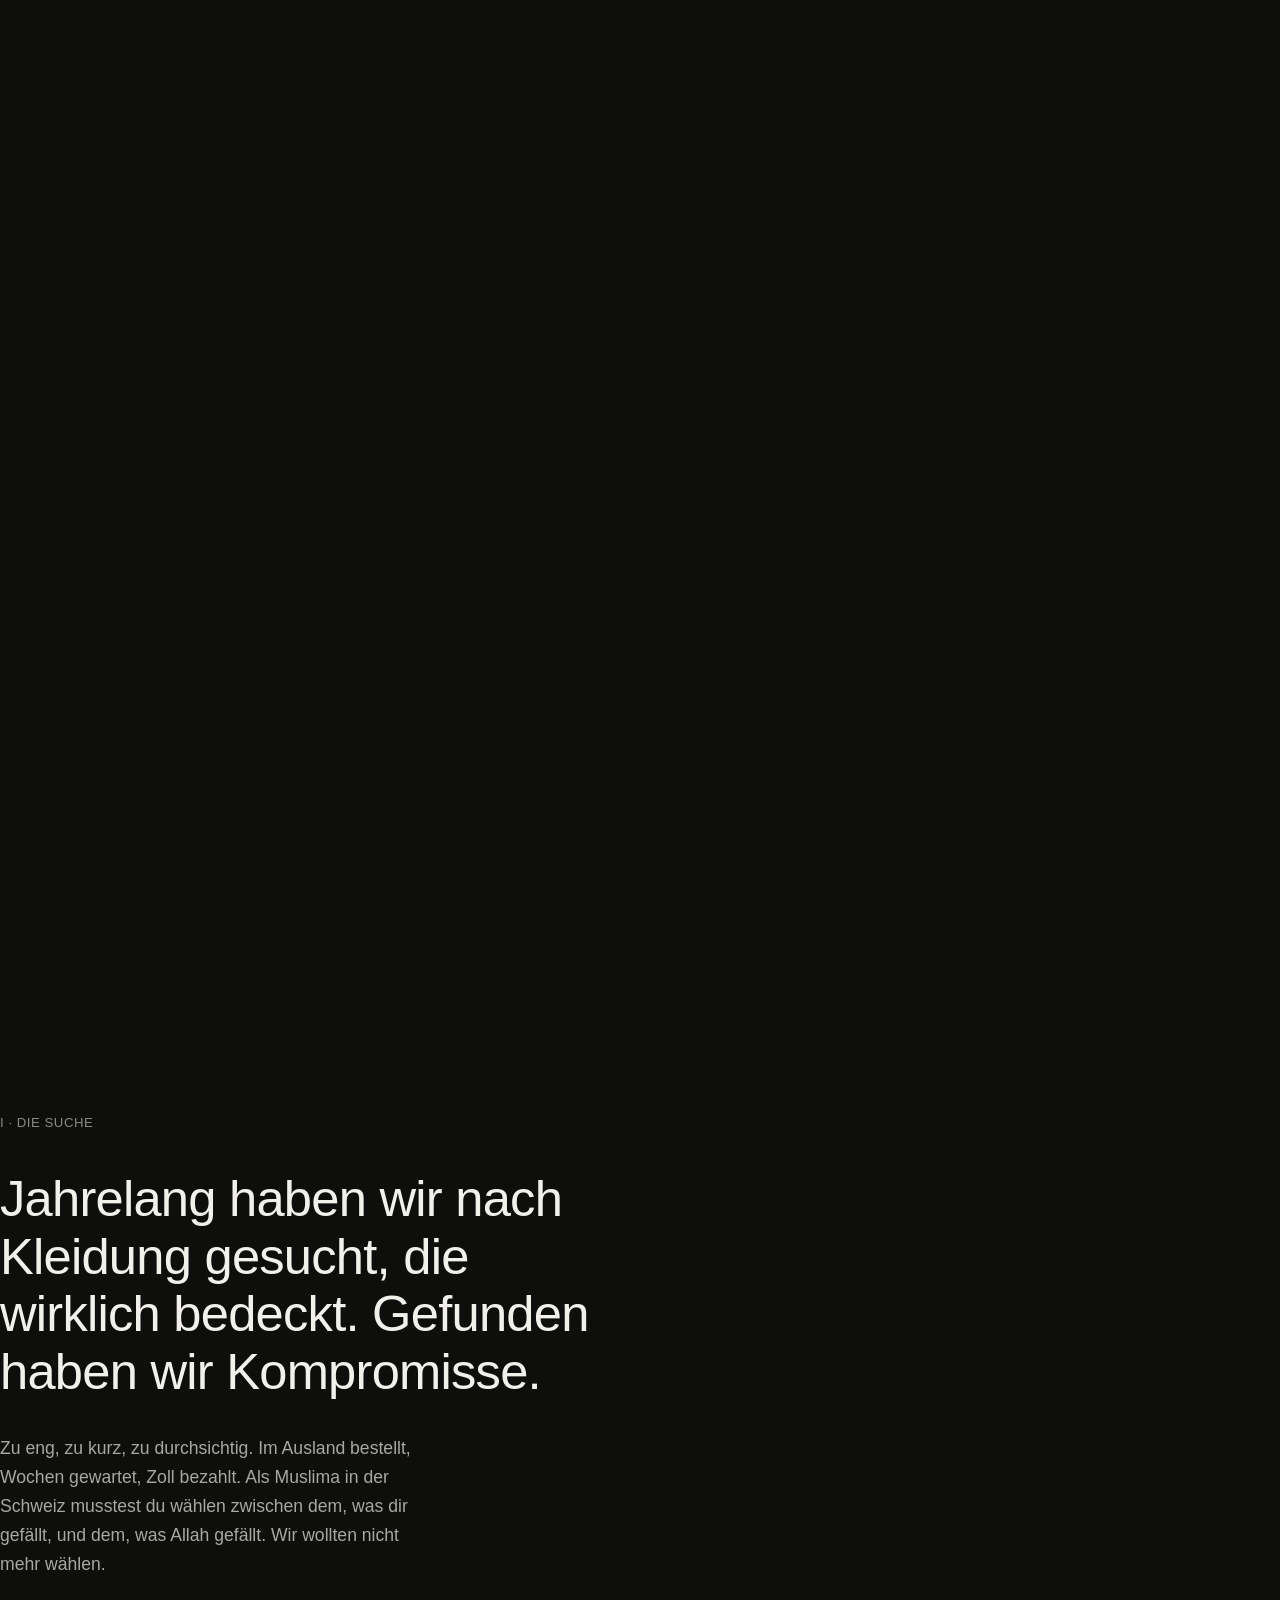
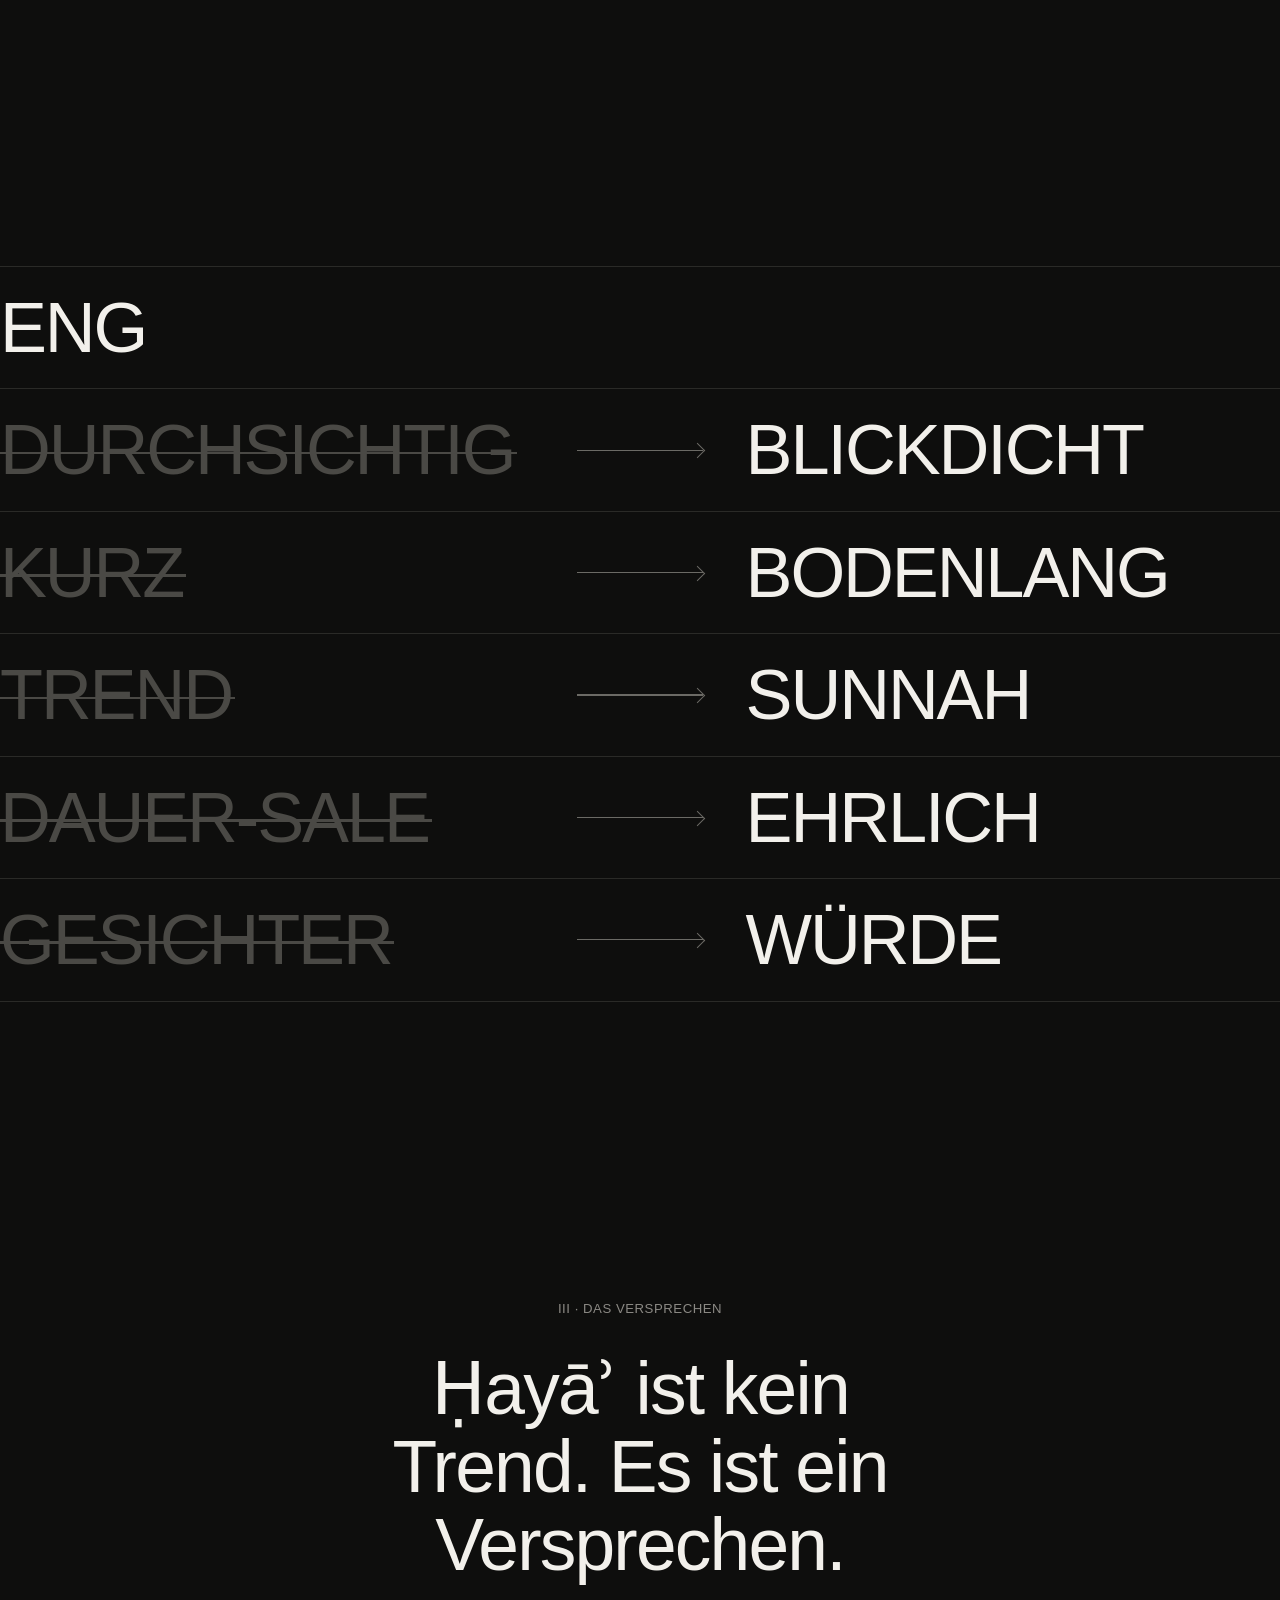
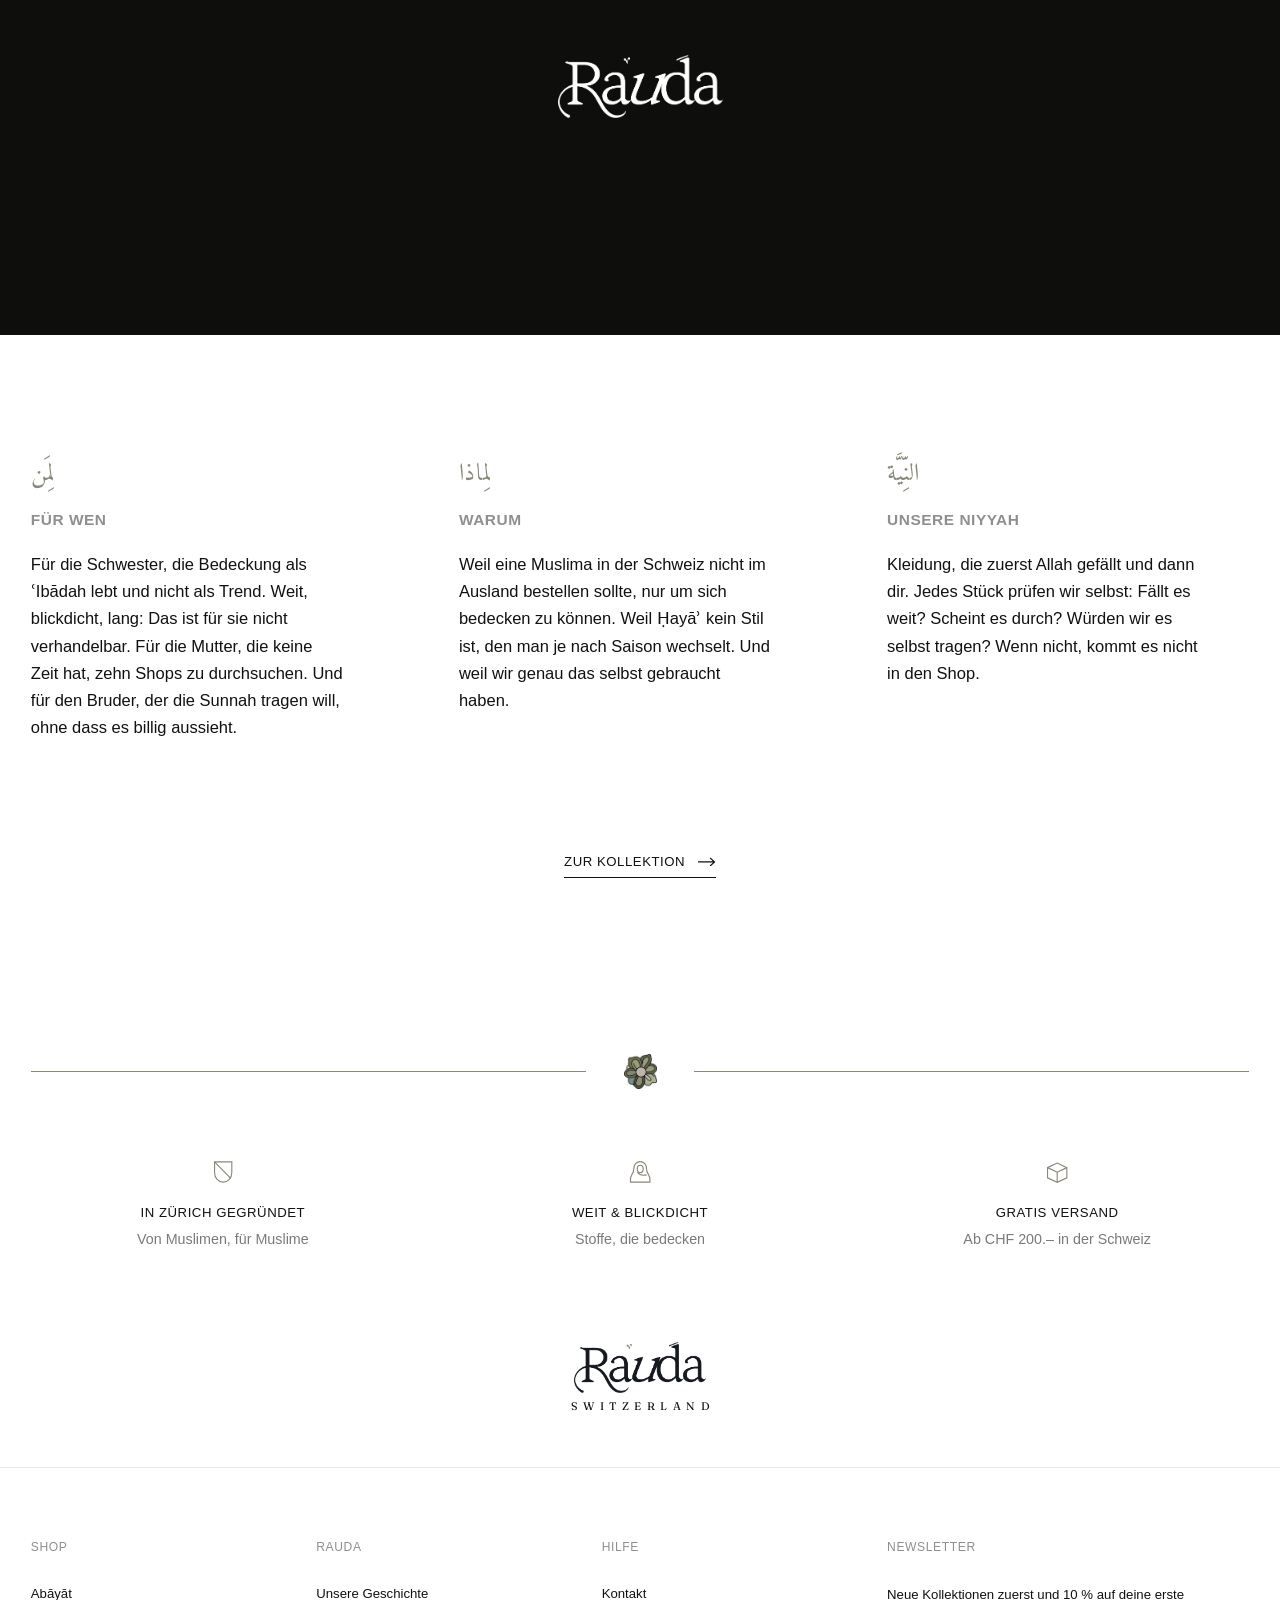
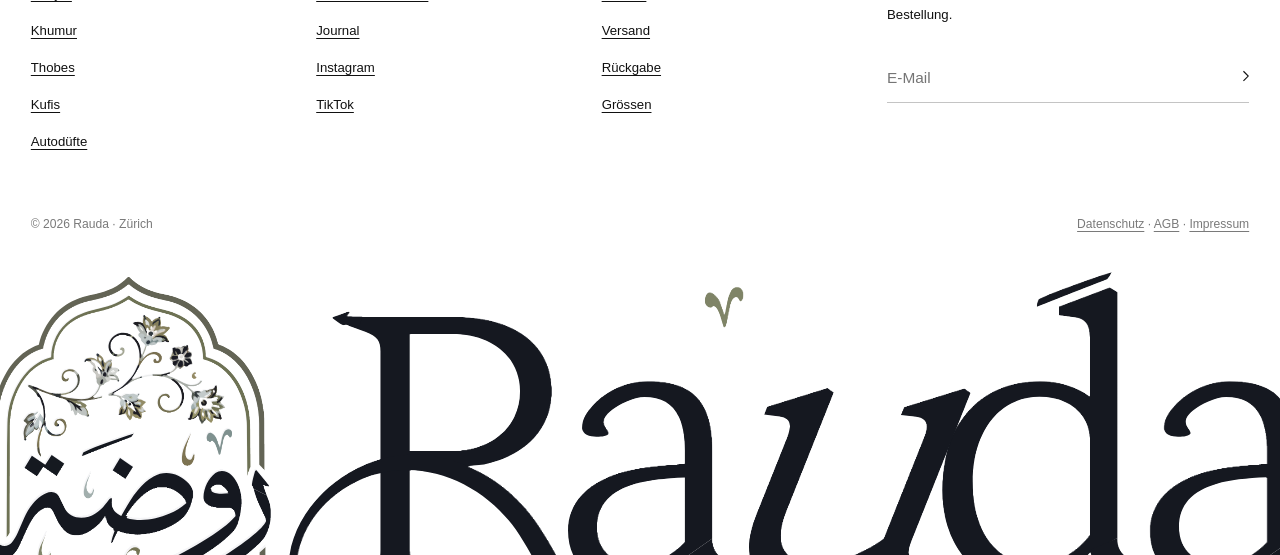
==== commit b69fca73: "Footer-Logo und Schriftzug in den Originalfarben des Logos Co-Authored-By: Claude Opus 5.5 <noreply@" ====
--- a/geschichte.html
+++ b/geschichte.html
@@ -249,7 +249,7 @@
   .f-mid{grid-template-columns:1fr 1fr}
 }
 </style>
-<link rel="stylesheet" href="assets/shop.css?v=20261113d">
+<link rel="stylesheet" href="assets/shop.css?v=20261113e">
 </head>
 <body>
 
--- a/assets/shop.css
+++ b/assets/shop.css
@@ -214,5 +214,5 @@
 
 /* Grosses Footer-Logo aus der Vektor-Datei (gestochen scharf statt Pixel-Maske) */
 html .fw-in i{background:none;-webkit-mask:none;mask:none}
-html .fw-in .fl{left:calc(var(--p) - var(--hw) * .1169);top:calc(var(--hw) * .012);width:calc(var(--hw) * .7204);height:calc(var(--hw) * 1.092);background:url(footer-logo.svg?v=5) 0 0/100% 100% no-repeat}
-html .fw-in .fs{left:calc(var(--p) + var(--hw) * .6435);width:calc(var(--hw) * 2.6242);background:url(footer-schrift.svg?v=5) 0 0/100% 100% no-repeat}
+html .fw-in .fl{left:calc(var(--p) - var(--hw) * .1169);top:calc(var(--hw) * .012);width:calc(var(--hw) * .7204);height:calc(var(--hw) * 1.092);background:url(footer-logo-farbe.svg?v=1) 0 0/100% 100% no-repeat}
+html .fw-in .fs{left:calc(var(--p) + var(--hw) * .6435);width:calc(var(--hw) * 2.6242);background:url(footer-schrift-farbe.svg?v=1) 0 0/100% 100% no-repeat}
